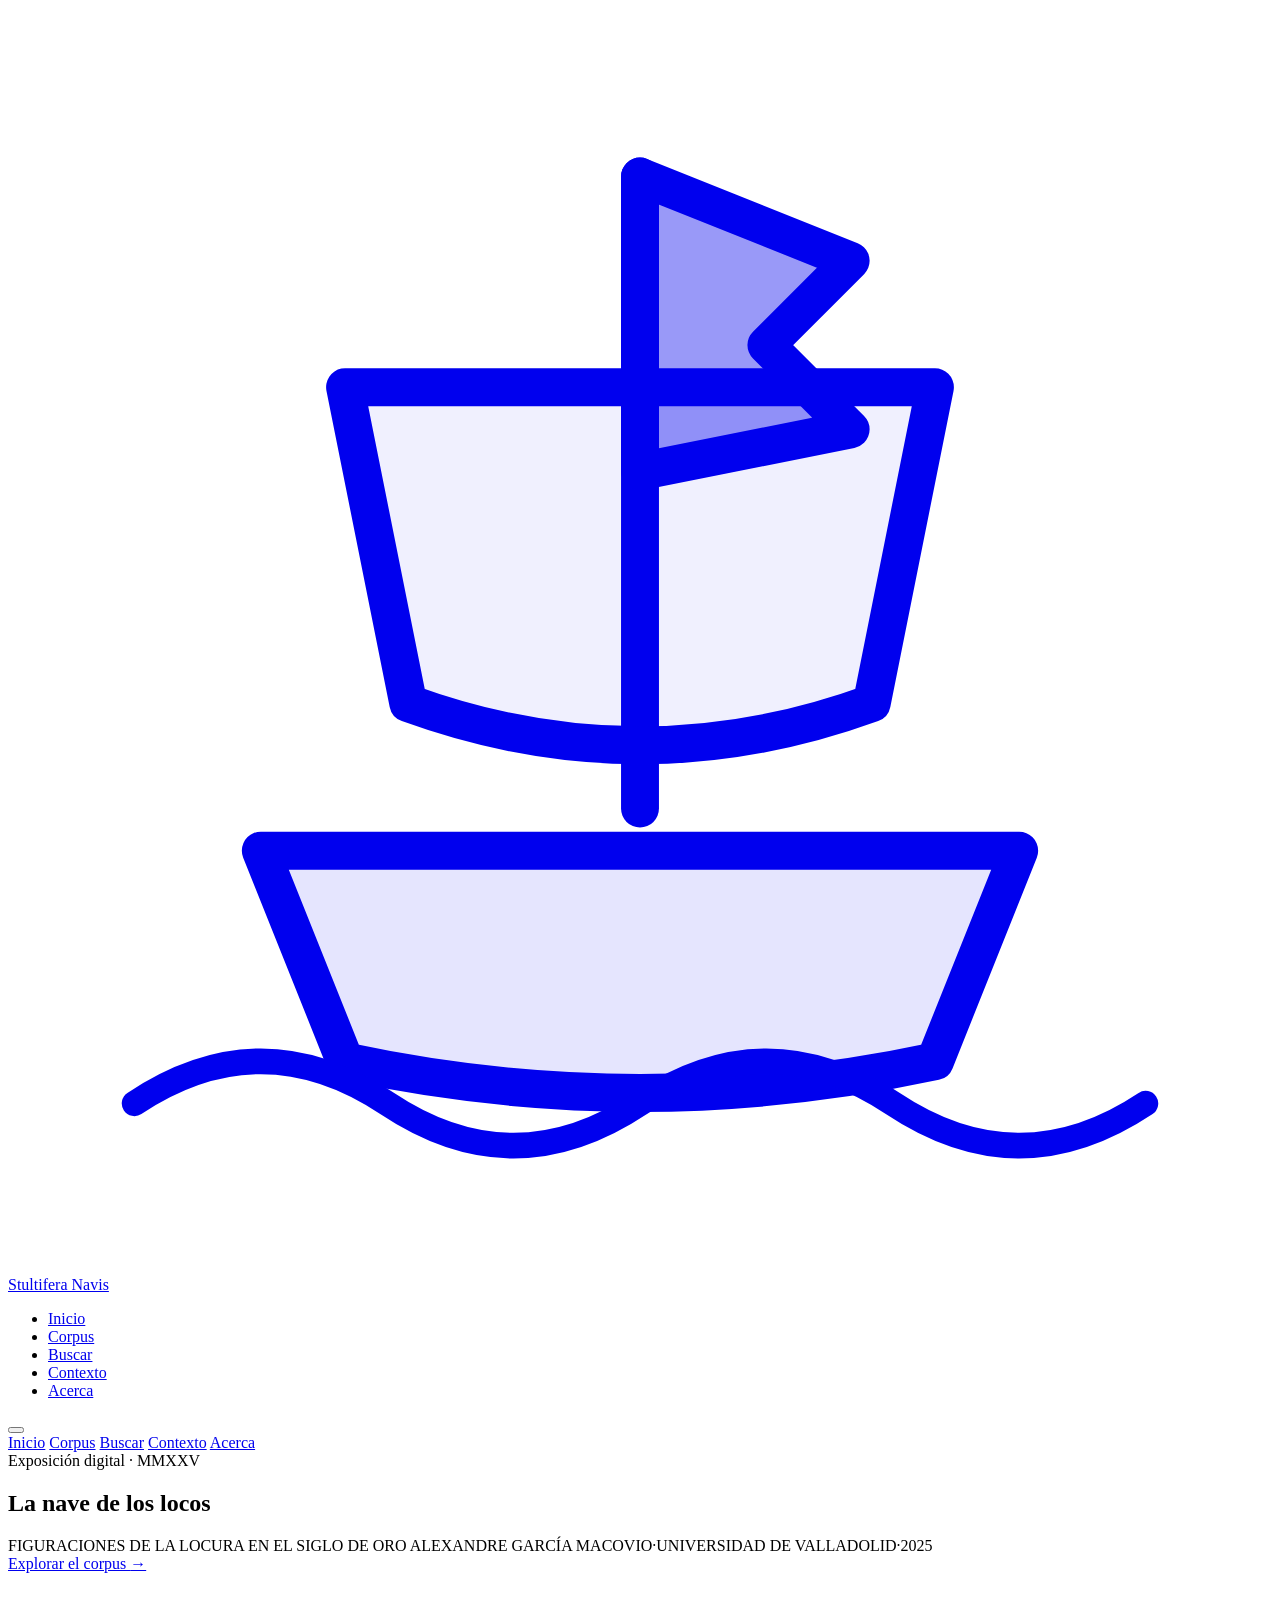
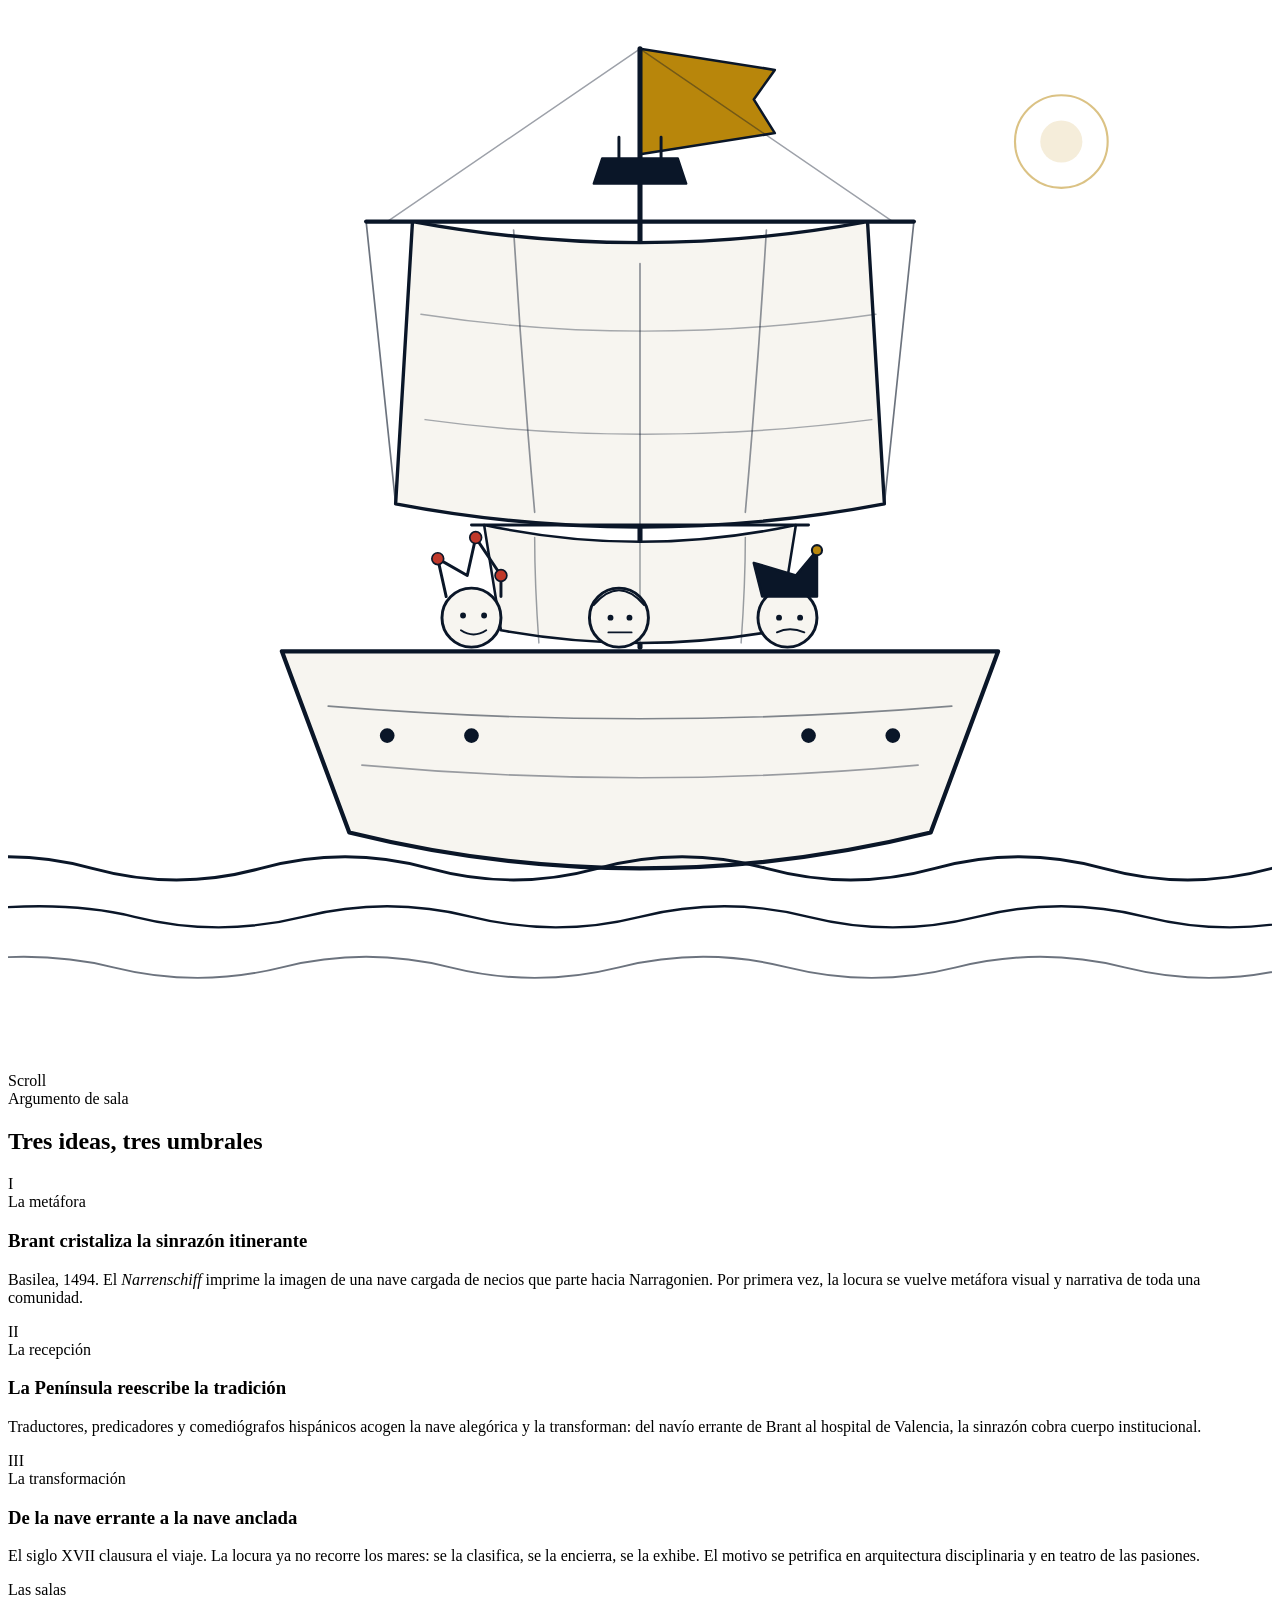
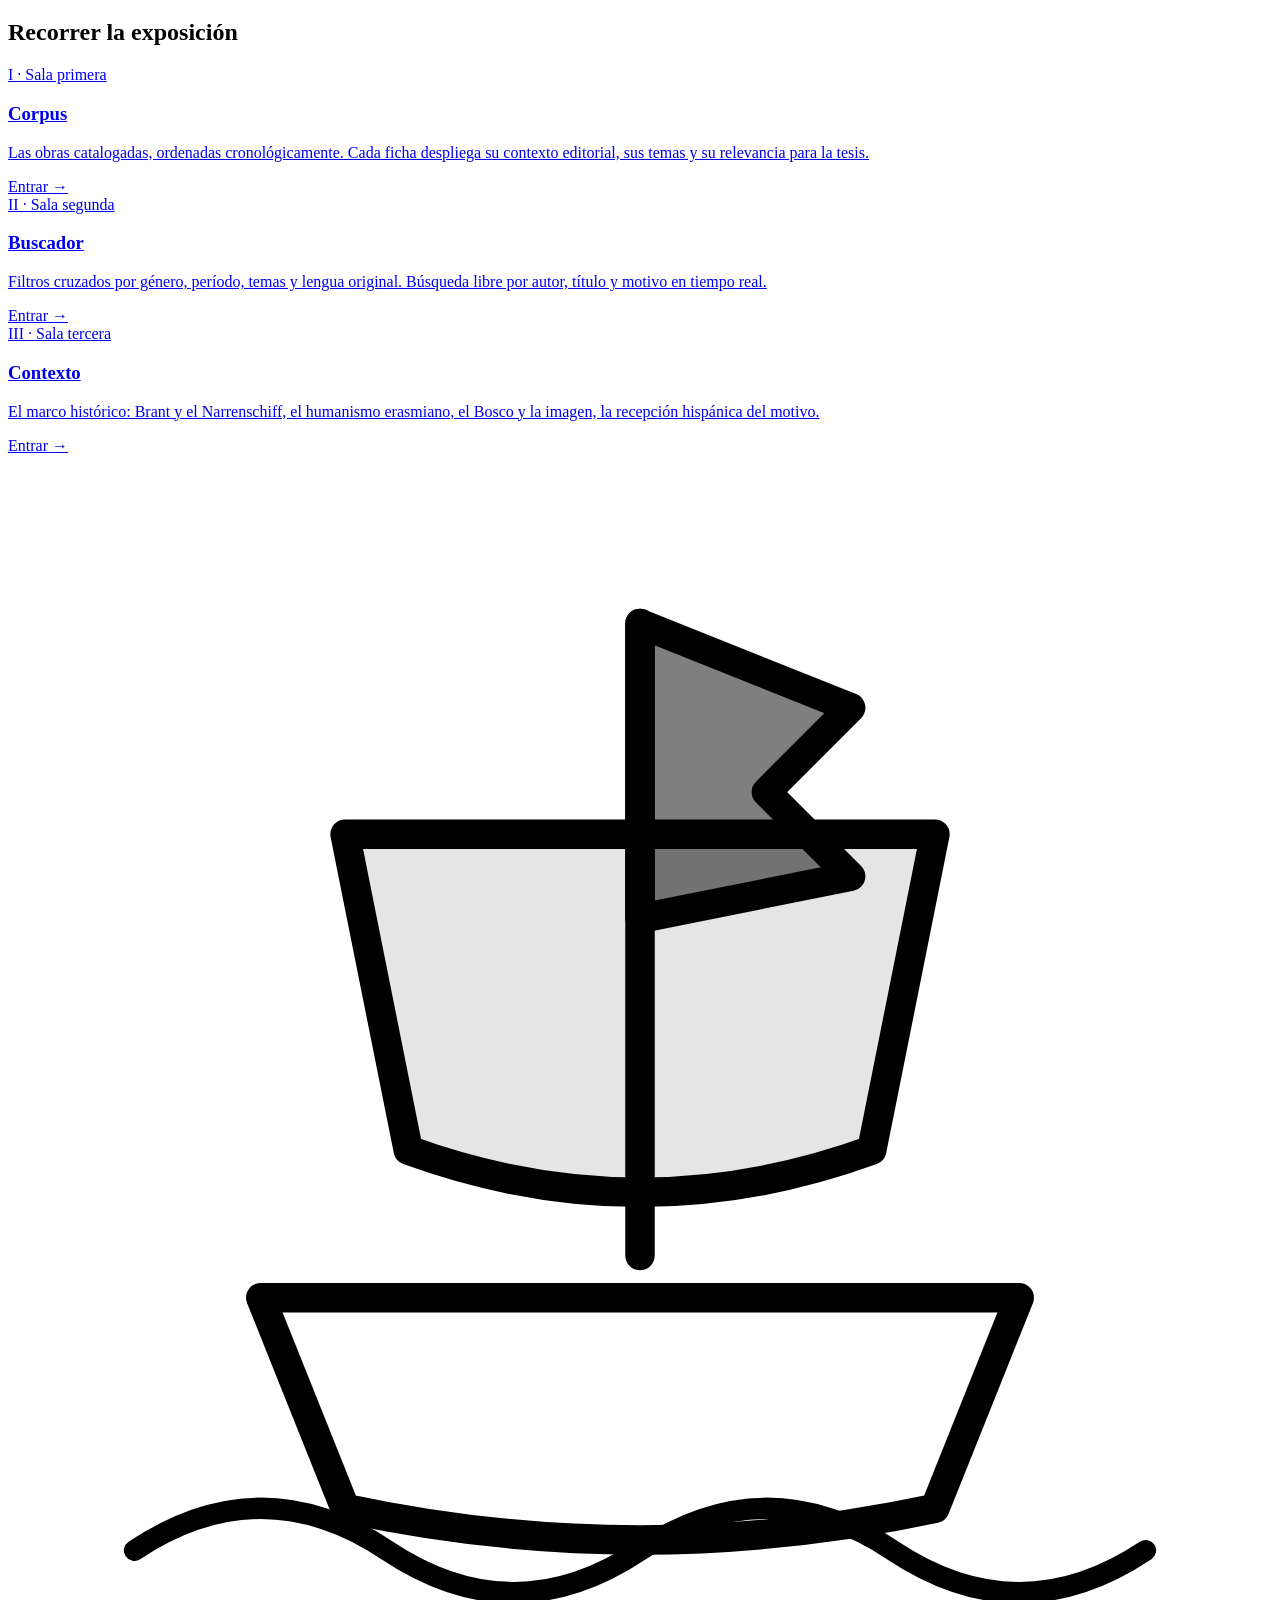
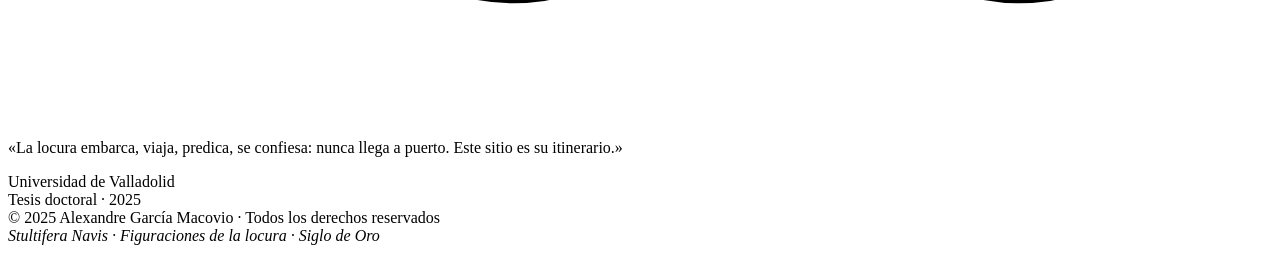
==== index.html @ c684e561 "Add files via upload" ====
<!DOCTYPE html>
<html lang="es">
<head>
  <meta charset="UTF-8">
  <meta name="viewport" content="width=device-width, initial-scale=1.0">
  <title>La nave de los locos · Figuraciones de la locura en el Siglo de Oro</title>
  <meta name="description" content="Exposición digital sobre la recepción hispánica del Narrenschiff y las figuraciones de la locura en el Siglo de Oro. Investigación de Alexandre García Macovio, Universidad de Valladolid.">

  <link rel="preconnect" href="https://fonts.googleapis.com">
  <link rel="preconnect" href="https://fonts.gstatic.com" crossorigin>
  <link href="https://fonts.googleapis.com/css2?family=Cormorant+Garamond:ital,wght@0,300;0,600;1,300;1,600&family=Libre+Baskerville:ital,wght@0,400;0,700;1,400&family=Inconsolata:wght@400;500&display=swap" rel="stylesheet">

  <link rel="stylesheet" href="css/estilos.css">
</head>
<body>

  <!-- ===== Nav ===== -->
  <nav class="navbar" aria-label="Navegación principal">
    <div class="navbar__contenido">
      <a class="navbar__marca" href="index.html" data-nav="index.html" aria-label="Volver a la portada">
        <svg class="navbar__marca-svg" viewBox="0 0 60 60" fill="none" stroke="currentColor" stroke-width="1.8" stroke-linecap="round" stroke-linejoin="round" aria-hidden="true">
          <line x1="30" y1="8" x2="30" y2="38"/>
          <path d="M 16 18 L 44 18 L 41 33 Q 30 37 19 33 Z" fill="currentColor" fill-opacity="0.06"/>
          <path d="M 30 8 L 40 12 L 36 16 L 40 20 L 30 22 Z" fill="currentColor" fill-opacity="0.4"/>
          <path d="M 12 40 L 48 40 L 44 50 Q 30 53 16 50 Z" fill="currentColor" fill-opacity="0.1"/>
          <path d="M 6 52 Q 12 48 18 52 T 30 52 T 42 52 T 54 52" stroke-width="1.2"/>
        </svg>
        <span class="navbar__marca-texto">Stultifera Navis</span>
      </a>

      <ul class="navbar__links">
        <li><a class="navbar__link" href="index.html" data-nav="index.html">Inicio</a></li>
        <li><a class="navbar__link" href="corpus.html" data-nav="corpus.html">Corpus</a></li>
        <li><a class="navbar__link" href="buscar.html" data-nav="buscar.html">Buscar</a></li>
        <li><a class="navbar__link" href="contexto.html" data-nav="contexto.html">Contexto</a></li>
        <li><a class="navbar__link" href="acerca.html" data-nav="acerca.html">Acerca</a></li>
      </ul>

      <button class="navbar__hamburguesa" aria-label="Abrir menú">
        <span></span><span></span><span></span>
      </button>
    </div>
  </nav>

  <div class="menu-movil" aria-hidden="true">
    <a class="menu-movil__link" href="index.html" data-nav="index.html">Inicio</a>
    <a class="menu-movil__link" href="corpus.html" data-nav="corpus.html">Corpus</a>
    <a class="menu-movil__link" href="buscar.html" data-nav="buscar.html">Buscar</a>
    <a class="menu-movil__link" href="contexto.html" data-nav="contexto.html">Contexto</a>
    <a class="menu-movil__link" href="acerca.html" data-nav="acerca.html">Acerca</a>
  </div>

  <main>

    <!-- ===== Hero ===== -->
    <section class="hero">
      <div class="hero__grid">
        <div class="hero__texto cortina-stagger">
          <div class="hero__etiqueta">Exposición digital · MMXXV</div>

          <h1 class="hero__titulo">
            <span class="hero__titulo-linea">La nave</span>
            <span class="hero__titulo-linea hero__titulo-linea--italica">de los locos</span>
          </h1>

          <div class="hero__metadatos">
            <span>FIGURACIONES DE LA LOCURA EN EL SIGLO DE ORO</span>
            <span>ALEXANDRE GARCÍA MACOVIO<span class="punto">·</span>UNIVERSIDAD DE VALLADOLID<span class="punto">·</span>2025</span>
          </div>

          <a class="boton-editorial" href="corpus.html">
            Explorar el corpus
            <span class="flecha">→</span>
          </a>
        </div>

        <div class="hero__nave cortina">
          <svg class="nave-svg" viewBox="0 0 600 520" xmlns="http://www.w3.org/2000/svg" aria-label="Ilustración de la Nave de los Locos">
            <g class="nave-cuerpo" fill="none" stroke="#0a1628" stroke-linecap="round" stroke-linejoin="round">

              <!-- Bandera -->
              <g class="bandera">
                <path d="M 300 36 L 364 46 L 354 60 L 364 76 L 300 86 Z" fill="#b8860b" stroke="#0a1628" stroke-width="1.2"/>
              </g>

              <!-- Mástil -->
              <line x1="300" y1="36" x2="300" y2="320" stroke-width="2.4"/>

              <!-- Cofa del vigía -->
              <path d="M 282 88 L 318 88 L 322 100 L 278 100 Z" fill="#0a1628" stroke="#0a1628" stroke-width="1"/>
              <path d="M 290 88 L 290 78 M 310 88 L 310 78" stroke-width="1.4"/>

              <!-- Verga superior -->
              <line x1="170" y1="118" x2="430" y2="118" stroke-width="2"/>

              <!-- Vela mayor -->
              <path d="M 192 118 Q 300 138 408 118 L 416 252 Q 300 274 184 252 Z"
                    fill="#f7f5f0" stroke="#0a1628" stroke-width="1.6"/>

              <!-- Líneas decorativas vela -->
              <path d="M 240 122 Q 244 188 250 256" stroke-width="0.8" opacity="0.45"/>
              <path d="M 300 138 L 300 268" stroke-width="0.8" opacity="0.45"/>
              <path d="M 360 122 Q 356 188 350 256" stroke-width="0.8" opacity="0.45"/>

              <!-- Costuras de la vela -->
              <path d="M 196 162 Q 300 178 412 162" stroke-width="0.7" opacity="0.35"/>
              <path d="M 198 212 Q 300 226 410 212" stroke-width="0.7" opacity="0.35"/>

              <!-- Cuerda de la vela -->
              <line x1="184" y1="252" x2="170" y2="118" stroke-width="0.8" opacity="0.6"/>
              <line x1="416" y1="252" x2="430" y2="118" stroke-width="0.8" opacity="0.6"/>

              <!-- Vela cuadra inferior -->
              <line x1="220" y1="262" x2="380" y2="262" stroke-width="1.4"/>
              <path d="M 226 262 Q 300 278 374 262 L 366 312 Q 300 324 234 312 Z"
                    fill="#f7f5f0" stroke="#0a1628" stroke-width="1.2"/>
              <path d="M 250 268 Q 250 290 252 318" stroke-width="0.7" opacity="0.4"/>
              <path d="M 300 268 L 300 322" stroke-width="0.7" opacity="0.4"/>
              <path d="M 350 268 Q 350 290 348 318" stroke-width="0.7" opacity="0.4"/>

              <!-- Casco -->
              <path d="M 130 322 L 470 322 L 438 408 Q 300 442 162 408 Z"
                    fill="#f7f5f0" stroke="#0a1628" stroke-width="2"/>

              <!-- Líneas de madera del casco -->
              <path d="M 152 348 Q 300 360 448 348" stroke-width="0.8" opacity="0.5"/>
              <path d="M 168 376 Q 300 388 432 376" stroke-width="0.8" opacity="0.4"/>

              <!-- Ojos de buey -->
              <circle cx="180" cy="362" r="3" fill="#0a1628"/>
              <circle cx="220" cy="362" r="3" fill="#0a1628"/>
              <circle cx="380" cy="362" r="3" fill="#0a1628"/>
              <circle cx="420" cy="362" r="3" fill="#0a1628"/>

              <!-- Locos asomando -->
              <!-- Loco 1: con gorro de cascabeles -->
              <g>
                <circle cx="220" cy="306" r="14" fill="#f7f5f0" stroke="#0a1628" stroke-width="1.4"/>
                <path d="M 208 296 L 204 278 L 218 286 L 222 268 L 234 286 L 234 296" stroke-width="1.4"/>
                <circle cx="204" cy="278" r="2.8" fill="#c0392b" stroke="#0a1628" stroke-width="0.8"/>
                <circle cx="222" cy="268" r="2.8" fill="#c0392b" stroke="#0a1628" stroke-width="0.8"/>
                <circle cx="234" cy="286" r="2.8" fill="#c0392b" stroke="#0a1628" stroke-width="0.8"/>
                <circle cx="216" cy="305" r="0.9" fill="#0a1628"/>
                <circle cx="226" cy="305" r="0.9" fill="#0a1628"/>
                <path d="M 215 312 Q 221 316 227 312" stroke-width="0.9"/>
              </g>

              <!-- Loco 2: cabeza calva -->
              <g>
                <circle cx="290" cy="306" r="14" fill="#f7f5f0" stroke="#0a1628" stroke-width="1.4"/>
                <path d="M 278 300 Q 290 286 302 300" stroke-width="1"/>
                <circle cx="286" cy="306" r="0.9" fill="#0a1628"/>
                <circle cx="295" cy="306" r="0.9" fill="#0a1628"/>
                <path d="M 285 313 L 296 313" stroke-width="0.9"/>
              </g>

              <!-- Loco 3: con gorro -->
              <g>
                <circle cx="370" cy="306" r="14" fill="#f7f5f0" stroke="#0a1628" stroke-width="1.4"/>
                <path d="M 358 296 L 354 280 L 374 286 L 384 274 L 384 296 Z" fill="#0a1628" stroke="#0a1628" stroke-width="1.2"/>
                <circle cx="384" cy="274" r="2.4" fill="#b8860b"/>
                <circle cx="366" cy="306" r="0.9" fill="#0a1628"/>
                <circle cx="376" cy="306" r="0.9" fill="#0a1628"/>
                <path d="M 365 313 Q 371 310 378 313" stroke-width="0.9"/>
              </g>

              <!-- Cordajes -->
              <line x1="300" y1="36" x2="180" y2="118" stroke-width="0.7" opacity="0.4"/>
              <line x1="300" y1="36" x2="420" y2="118" stroke-width="0.7" opacity="0.4"/>

            </g>

            <!-- Olas -->
            <g fill="none" stroke="#0a1628" stroke-linecap="round">
              <path class="ola ola-1" stroke-width="1.4"
                    d="M -40 425 Q 0 414 40 425 T 120 425 T 200 425 T 280 425 T 360 425 T 440 425 T 520 425 T 600 425 T 680 425"/>
              <path class="ola ola-2" stroke-width="1.1"
                    d="M -40 448 Q 20 438 60 448 T 140 448 T 220 448 T 300 448 T 380 448 T 460 448 T 540 448 T 620 448 T 700 448"/>
              <path class="ola ola-3" stroke-width="0.9" opacity="0.6"
                    d="M -40 472 Q 10 462 50 472 T 130 472 T 210 472 T 290 472 T 370 472 T 450 472 T 530 472 T 610 472"/>
            </g>

            <!-- Sol/luna decorativo -->
            <circle cx="500" cy="80" r="22" fill="none" stroke="#b8860b" stroke-width="1" opacity="0.5"/>
            <circle cx="500" cy="80" r="10" fill="#b8860b" opacity="0.15"/>
          </svg>
        </div>
      </div>

      <div class="scroll-indicador">
        <span>Scroll</span>
      </div>
    </section>

    <!-- ===== Tres ideas ===== -->
    <section class="seccion seccion--marfil">
      <div class="contenedor">
        <div class="titulo-seccion">
          <div class="titulo-seccion__etiqueta">Argumento de sala</div>
          <h2 class="titulo-seccion__texto">Tres ideas, tres umbrales</h2>
          <div class="titulo-seccion__linea"></div>
        </div>

        <div class="tres-ideas cortina-stagger">
          <article class="idea">
            <div class="idea__numero">I</div>
            <div class="idea__etiqueta">La metáfora</div>
            <h3 class="idea__titulo">Brant cristaliza la sinrazón itinerante</h3>
            <p class="idea__cuerpo">Basilea, 1494. El <em>Narrenschiff</em> imprime la imagen de una nave cargada de necios que parte hacia Narragonien. Por primera vez, la locura se vuelve metáfora visual y narrativa de toda una comunidad.</p>
          </article>

          <article class="idea">
            <div class="idea__numero">II</div>
            <div class="idea__etiqueta">La recepción</div>
            <h3 class="idea__titulo">La Península reescribe la tradición</h3>
            <p class="idea__cuerpo">Traductores, predicadores y comediógrafos hispánicos acogen la nave alegórica y la transforman: del navío errante de Brant al hospital de Valencia, la sinrazón cobra cuerpo institucional.</p>
          </article>

          <article class="idea">
            <div class="idea__numero">III</div>
            <div class="idea__etiqueta">La transformación</div>
            <h3 class="idea__titulo">De la nave errante a la nave anclada</h3>
            <p class="idea__cuerpo">El siglo XVII clausura el viaje. La locura ya no recorre los mares: se la clasifica, se la encierra, se la exhibe. El motivo se petrifica en arquitectura disciplinaria y en teatro de las pasiones.</p>
          </article>
        </div>
      </div>
    </section>

    <!-- ===== Acceso rápido ===== -->
    <section class="seccion">
      <div class="contenedor">
        <div class="titulo-seccion">
          <div class="titulo-seccion__etiqueta">Las salas</div>
          <h2 class="titulo-seccion__texto">Recorrer la exposición</h2>
          <div class="titulo-seccion__linea"></div>
        </div>

        <div class="acceso cortina-stagger">
          <a class="acceso__tarjeta" href="corpus.html">
            <div class="acceso__numero">I · Sala primera</div>
            <h3 class="acceso__titulo">Corpus</h3>
            <p class="acceso__cuerpo">Las obras catalogadas, ordenadas cronológicamente. Cada ficha despliega su contexto editorial, sus temas y su relevancia para la tesis.</p>
            <div class="acceso__flecha">Entrar <span>→</span></div>
          </a>

          <a class="acceso__tarjeta" href="buscar.html">
            <div class="acceso__numero">II · Sala segunda</div>
            <h3 class="acceso__titulo">Buscador</h3>
            <p class="acceso__cuerpo">Filtros cruzados por género, período, temas y lengua original. Búsqueda libre por autor, título y motivo en tiempo real.</p>
            <div class="acceso__flecha">Entrar <span>→</span></div>
          </a>

          <a class="acceso__tarjeta" href="contexto.html">
            <div class="acceso__numero">III · Sala tercera</div>
            <h3 class="acceso__titulo">Contexto</h3>
            <p class="acceso__cuerpo">El marco histórico: Brant y el Narrenschiff, el humanismo erasmiano, el Bosco y la imagen, la recepción hispánica del motivo.</p>
            <div class="acceso__flecha">Entrar <span>→</span></div>
          </a>
        </div>
      </div>
    </section>

  </main>

  <!-- ===== Footer ===== -->
  <footer class="footer">
    <div class="footer__contenido">
      <svg class="footer__nave" viewBox="0 0 60 60" fill="none" stroke="currentColor" stroke-width="1.4" stroke-linecap="round" stroke-linejoin="round" aria-hidden="true">
        <line x1="30" y1="8" x2="30" y2="38"/>
        <path d="M 30 8 L 40 12 L 36 16 L 40 20 L 30 22 Z" fill="currentColor" fill-opacity="0.5"/>
        <path d="M 16 18 L 44 18 L 41 33 Q 30 37 19 33 Z" fill="currentColor" fill-opacity="0.1"/>
        <path d="M 12 40 L 48 40 L 44 50 Q 30 53 16 50 Z"/>
        <path d="M 6 52 Q 12 48 18 52 T 30 52 T 42 52 T 54 52" stroke-width="1"/>
      </svg>
      <p class="footer__cita">«La locura embarca, viaja, predica, se confiesa: nunca llega a puerto. Este sitio es su itinerario.»</p>
      <div class="footer__meta">
        <div>Universidad de Valladolid</div>
        <div>Tesis doctoral · 2025</div>
      </div>
    </div>
    <div class="footer__inferior">
      <div class="footer__copy">© <span data-anio>2025</span> Alexandre García Macovio · Todos los derechos reservados</div>
      <div class="footer__latin"><em>Stultifera Navis · Figuraciones de la locura · Siglo de Oro</em></div>
    </div>
  </footer>

  <script src="js/navegacion.js"></script>
</body>
</html>
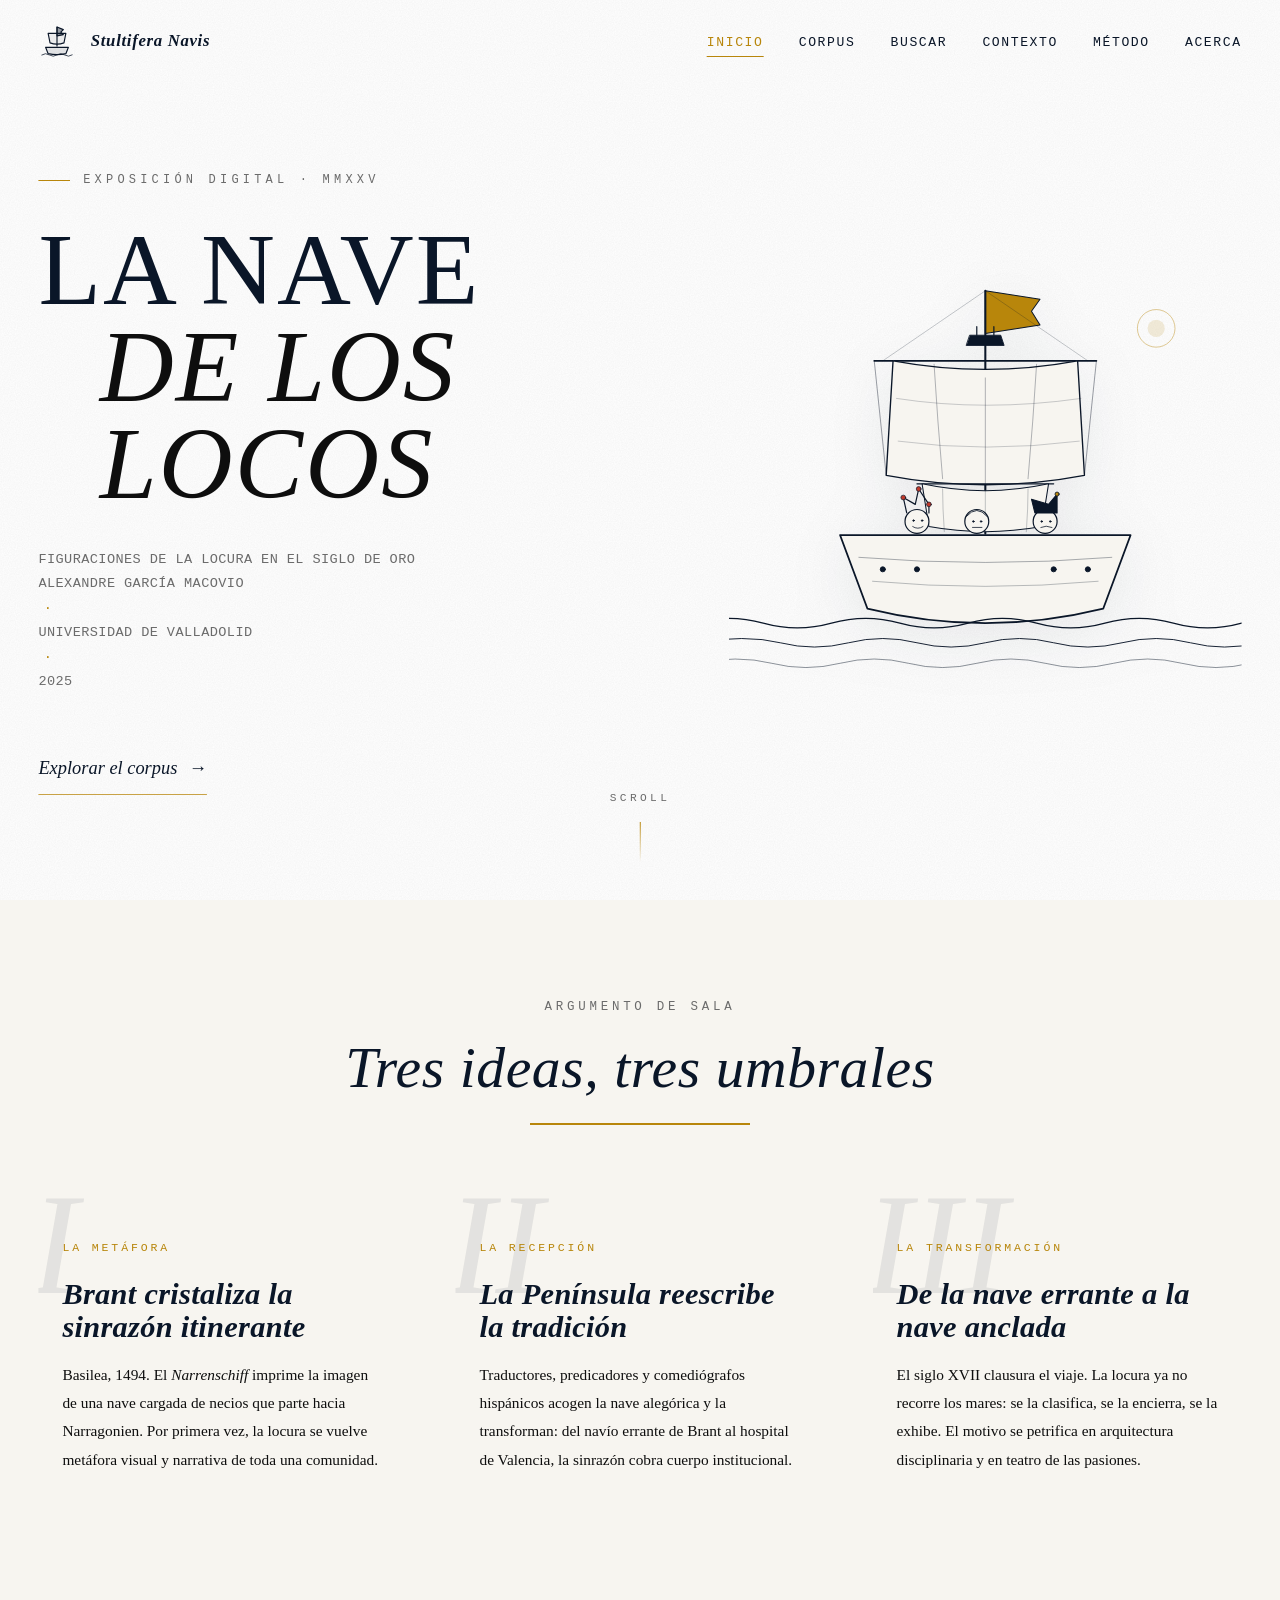
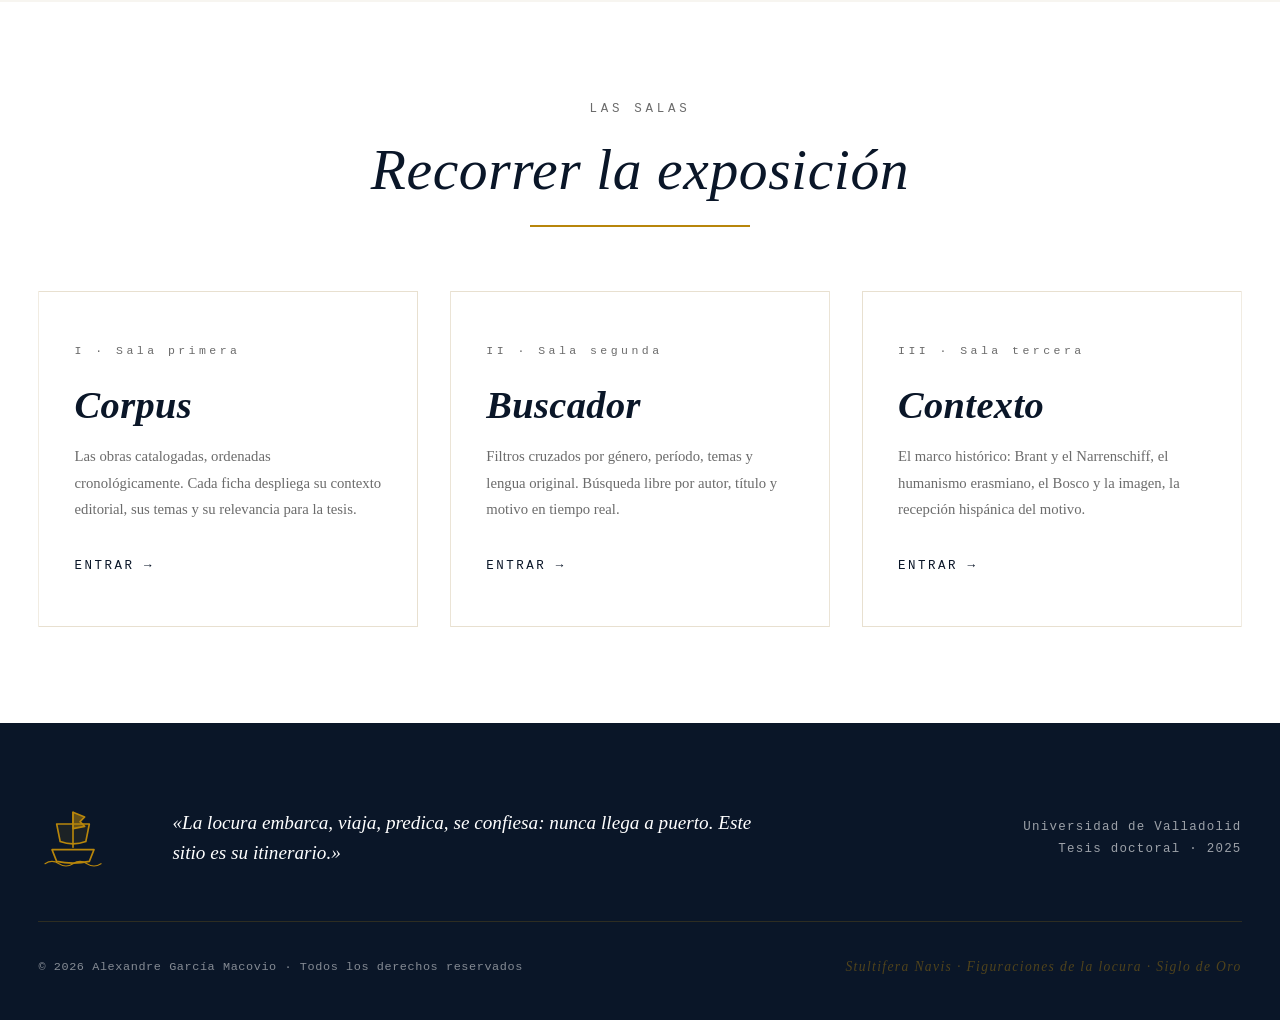
==== commit 4371fb5d: "Add files via upload" ====
--- a/index.html
+++ b/index.html
@@ -2,6 +2,8 @@
 <html lang="es">
 <head>
   <meta charset="UTF-8">
+  <link rel="icon" type="image/svg+xml" href="favicon.svg">
+  <link rel="alternate icon" href="favicon.svg">
   <meta name="viewport" content="width=device-width, initial-scale=1.0">
   <title>La nave de los locos · Figuraciones de la locura en el Siglo de Oro</title>
   <meta name="description" content="Exposición digital sobre la recepción hispánica del Narrenschiff y las figuraciones de la locura en el Siglo de Oro. Investigación de Alexandre García Macovio, Universidad de Valladolid.">
@@ -33,6 +35,7 @@
         <li><a class="navbar__link" href="corpus.html" data-nav="corpus.html">Corpus</a></li>
         <li><a class="navbar__link" href="buscar.html" data-nav="buscar.html">Buscar</a></li>
         <li><a class="navbar__link" href="contexto.html" data-nav="contexto.html">Contexto</a></li>
+        <li><a class="navbar__link" href="metodologia.html" data-nav="metodologia.html">Método</a></li>
         <li><a class="navbar__link" href="acerca.html" data-nav="acerca.html">Acerca</a></li>
       </ul>
 
@@ -47,6 +50,7 @@
     <a class="menu-movil__link" href="corpus.html" data-nav="corpus.html">Corpus</a>
     <a class="menu-movil__link" href="buscar.html" data-nav="buscar.html">Buscar</a>
     <a class="menu-movil__link" href="contexto.html" data-nav="contexto.html">Contexto</a>
+    <a class="menu-movil__link" href="metodologia.html" data-nav="metodologia.html">Método</a>
     <a class="menu-movil__link" href="acerca.html" data-nav="acerca.html">Acerca</a>
   </div>
 
--- a/css/estilos.css
+++ b/css/estilos.css
@@ -0,0 +1,1850 @@
+/* =====================================================================
+   LA NAVE DE LOS LOCOS · Hoja de estilo principal
+   Exposición digital sobre la locura en el Siglo de Oro
+   ===================================================================== */
+
+:root {
+  --blanco: #ffffff;
+  --marfil: #f7f5f0;
+  --tinta: #0e0e0e;
+  --abismo: #0a1628;
+  --oro: #b8860b;
+  --oro-claro: #d4a82e;
+  --gris-editorial: #6b6b6b;
+  --gris-borde: #e8e0d0;
+  --bermellon: #c0392b;
+
+  --serif-titular: "Cormorant Garamond", "Garamond", "Times New Roman", serif;
+  --serif-cuerpo: "Libre Baskerville", "Georgia", serif;
+  --mono: "Inconsolata", "Courier New", monospace;
+
+  --transicion-suave: 0.4s cubic-bezier(0.22, 1, 0.36, 1);
+  --transicion-rapida: 0.3s cubic-bezier(0.22, 1, 0.36, 1);
+  --max-ancho: 1280px;
+  --max-lectura: 720px;
+}
+
+/* ---------- Reset --------------------------------------------------- */
+*,
+*::before,
+*::after {
+  box-sizing: border-box;
+  margin: 0;
+  padding: 0;
+}
+
+html {
+  scroll-behavior: smooth;
+  -webkit-text-size-adjust: 100%;
+}
+
+body {
+  font-family: var(--serif-cuerpo);
+  font-size: 16px;
+  line-height: 1.9;
+  color: var(--tinta);
+  background-color: var(--blanco);
+  background-image: url("data:image/svg+xml;utf8,<svg xmlns='http://www.w3.org/2000/svg' width='220' height='220'><filter id='n'><feTurbulence type='fractalNoise' baseFrequency='0.85' numOctaves='2' stitchTiles='stitch'/><feColorMatrix values='0 0 0 0 0 0 0 0 0 0 0 0 0 0 0 0 0 0 0.045 0'/></filter><rect width='100%25' height='100%25' filter='url(%23n)'/></svg>");
+  background-attachment: fixed;
+  -webkit-font-smoothing: antialiased;
+  -moz-osx-font-smoothing: grayscale;
+  overflow-x: hidden;
+}
+
+img,
+svg {
+  display: block;
+  max-width: 100%;
+}
+
+a {
+  color: inherit;
+  text-decoration: none;
+}
+
+button {
+  font-family: inherit;
+  color: inherit;
+  background: none;
+  border: none;
+  cursor: pointer;
+}
+
+ul {
+  list-style: none;
+}
+
+::selection {
+  background: var(--abismo);
+  color: var(--oro-claro);
+}
+
+/* ---------- Tipografía base ---------------------------------------- */
+h1,
+h2,
+h3,
+h4 {
+  font-family: var(--serif-titular);
+  font-weight: 300;
+  letter-spacing: 0.01em;
+  line-height: 1.1;
+  color: var(--abismo);
+}
+
+h1 em,
+h2 em,
+h3 em {
+  font-style: italic;
+  font-weight: 300;
+}
+
+p {
+  max-width: var(--max-lectura);
+}
+
+/* Drop cap */
+.con-capital::first-letter {
+  font-family: var(--serif-titular);
+  font-weight: 600;
+  font-size: 5.4rem;
+  line-height: 0.85;
+  float: left;
+  padding: 0.4rem 0.9rem 0 0;
+  color: var(--abismo);
+}
+
+/* ---------- Animaciones reutilizables ------------------------------ */
+/* Cortina horizontal (clip-path) */
+.cortina {
+  clip-path: inset(0 100% 0 0);
+  opacity: 0;
+  transition: clip-path 0.8s ease-out, opacity 0.6s ease-out;
+}
+
+.cortina.visible {
+  clip-path: inset(0 0 0 0);
+  opacity: 1;
+}
+
+.cortina-stagger > * {
+  clip-path: inset(0 100% 0 0);
+  opacity: 0;
+  transition: clip-path 0.8s ease-out, opacity 0.6s ease-out;
+}
+
+.cortina-stagger.visible > * {
+  clip-path: inset(0 0 0 0);
+  opacity: 1;
+}
+
+.cortina-stagger.visible > *:nth-child(1) { transition-delay: 0s; }
+.cortina-stagger.visible > *:nth-child(2) { transition-delay: 0.15s; }
+.cortina-stagger.visible > *:nth-child(3) { transition-delay: 0.30s; }
+.cortina-stagger.visible > *:nth-child(4) { transition-delay: 0.45s; }
+.cortina-stagger.visible > *:nth-child(5) { transition-delay: 0.60s; }
+.cortina-stagger.visible > *:nth-child(6) { transition-delay: 0.75s; }
+
+/* Fade up para tarjetas */
+.fade-up {
+  opacity: 0;
+  transform: translateY(24px);
+  transition: opacity 0.7s ease-out, transform 0.7s ease-out;
+}
+
+.fade-up.visible {
+  opacity: 1;
+  transform: translateY(0);
+}
+
+/* ---------- Navbar -------------------------------------------------- */
+.navbar {
+  position: fixed;
+  top: 0;
+  left: 0;
+  right: 0;
+  z-index: 100;
+  padding: 1.4rem 2.4rem;
+  background: transparent;
+  transition: background var(--transicion-suave), padding var(--transicion-suave);
+}
+
+.navbar.solida {
+  background: var(--abismo);
+  padding: 0.9rem 2.4rem;
+  box-shadow: 0 4px 20px rgba(10, 22, 40, 0.12);
+}
+
+.navbar__contenido {
+  max-width: var(--max-ancho);
+  margin: 0 auto;
+  display: flex;
+  align-items: center;
+  justify-content: space-between;
+}
+
+.navbar__marca {
+  display: flex;
+  align-items: center;
+  gap: 0.9rem;
+  color: var(--abismo);
+  transition: color var(--transicion-suave);
+}
+
+.navbar.solida .navbar__marca {
+  color: var(--blanco);
+}
+
+.navbar__marca-svg {
+  width: 38px;
+  height: 38px;
+  flex-shrink: 0;
+}
+
+.navbar__marca-texto {
+  font-family: var(--serif-titular);
+  font-style: italic;
+  font-weight: 600;
+  font-size: 1.05rem;
+  letter-spacing: 0.04em;
+}
+
+.navbar__links {
+  display: flex;
+  gap: 2.2rem;
+  align-items: center;
+}
+
+.navbar__link {
+  font-family: var(--mono);
+  font-size: 0.82rem;
+  text-transform: uppercase;
+  letter-spacing: 0.12em;
+  color: var(--abismo);
+  position: relative;
+  padding: 0.4rem 0;
+  transition: color var(--transicion-suave);
+}
+
+.navbar.solida .navbar__link {
+  color: var(--blanco);
+}
+
+.navbar__link::after {
+  content: "";
+  position: absolute;
+  bottom: 0;
+  left: 50%;
+  transform: translateX(-50%);
+  width: 0;
+  height: 1px;
+  background: var(--oro);
+  transition: width var(--transicion-rapida);
+}
+
+.navbar__link:hover::after,
+.navbar__link.activo::after {
+  width: 100%;
+}
+
+.navbar__link.activo {
+  color: var(--oro);
+}
+
+.navbar.solida .navbar__link.activo {
+  color: var(--oro-claro);
+}
+
+/* Hamburguesa */
+.navbar__hamburguesa {
+  display: none;
+  width: 32px;
+  height: 22px;
+  position: relative;
+  z-index: 110;
+}
+
+.navbar__hamburguesa span {
+  display: block;
+  position: absolute;
+  left: 0;
+  width: 100%;
+  height: 1.5px;
+  background: var(--abismo);
+  transition: all var(--transicion-rapida);
+}
+
+.navbar.solida .navbar__hamburguesa span,
+.navbar.menu-abierto .navbar__hamburguesa span {
+  background: var(--blanco);
+}
+
+.navbar__hamburguesa span:nth-child(1) { top: 0; }
+.navbar__hamburguesa span:nth-child(2) { top: 50%; transform: translateY(-50%); }
+.navbar__hamburguesa span:nth-child(3) { bottom: 0; }
+
+.navbar.menu-abierto .navbar__hamburguesa span:nth-child(1) {
+  top: 50%;
+  transform: translateY(-50%) rotate(45deg);
+}
+
+.navbar.menu-abierto .navbar__hamburguesa span:nth-child(2) {
+  opacity: 0;
+}
+
+.navbar.menu-abierto .navbar__hamburguesa span:nth-child(3) {
+  bottom: 50%;
+  transform: translateY(50%) rotate(-45deg);
+}
+
+/* Menú móvil pantalla completa */
+.menu-movil {
+  position: fixed;
+  inset: 0;
+  background: var(--abismo);
+  z-index: 105;
+  display: flex;
+  align-items: center;
+  justify-content: center;
+  flex-direction: column;
+  gap: 1.5rem;
+  opacity: 0;
+  pointer-events: none;
+  transition: opacity var(--transicion-suave);
+}
+
+.menu-movil.abierto {
+  opacity: 1;
+  pointer-events: auto;
+}
+
+.menu-movil__link {
+  font-family: var(--serif-titular);
+  font-style: italic;
+  font-weight: 300;
+  font-size: 3rem;
+  color: var(--blanco);
+  transition: color var(--transicion-rapida);
+}
+
+.menu-movil__link:hover,
+.menu-movil__link.activo {
+  color: var(--oro-claro);
+}
+
+/* ---------- Layout general ----------------------------------------- */
+main {
+  min-height: 100vh;
+}
+
+.contenedor {
+  max-width: var(--max-ancho);
+  margin: 0 auto;
+  padding: 0 2.4rem;
+}
+
+.seccion {
+  padding: 6rem 0;
+}
+
+.seccion--marfil {
+  background: var(--marfil);
+}
+
+/* Título de sección con línea dorada */
+.titulo-seccion {
+  display: flex;
+  flex-direction: column;
+  align-items: center;
+  text-align: center;
+  margin-bottom: 4rem;
+}
+
+.titulo-seccion__etiqueta {
+  font-family: var(--mono);
+  font-size: 0.78rem;
+  text-transform: uppercase;
+  letter-spacing: 0.3em;
+  color: var(--gris-editorial);
+  margin-bottom: 1rem;
+}
+
+.titulo-seccion__texto {
+  font-family: var(--serif-titular);
+  font-weight: 300;
+  font-size: clamp(2.4rem, 5vw, 3.6rem);
+  font-style: italic;
+  margin-bottom: 1.5rem;
+}
+
+.titulo-seccion__linea {
+  width: 0;
+  height: 1.5px;
+  background: var(--oro);
+  transition: width 1.2s cubic-bezier(0.22, 1, 0.36, 1);
+  max-width: 220px;
+}
+
+.titulo-seccion.visible .titulo-seccion__linea {
+  width: 100%;
+}
+
+/* ---------- Hero (portada) ----------------------------------------- */
+.hero {
+  position: relative;
+  min-height: 100vh;
+  display: flex;
+  align-items: center;
+  padding: 8rem 2.4rem 4rem;
+  overflow: hidden;
+}
+
+.hero__grid {
+  max-width: var(--max-ancho);
+  margin: 0 auto;
+  width: 100%;
+  display: grid;
+  grid-template-columns: 1.1fr 0.9fr;
+  gap: 4rem;
+  align-items: center;
+}
+
+.hero__texto {
+  position: relative;
+  z-index: 2;
+}
+
+.hero__etiqueta {
+  font-family: var(--mono);
+  font-size: 0.75rem;
+  text-transform: uppercase;
+  letter-spacing: 0.35em;
+  color: var(--gris-editorial);
+  margin-bottom: 1.8rem;
+  display: flex;
+  align-items: center;
+  gap: 0.8rem;
+}
+
+.hero__etiqueta::before {
+  content: "";
+  width: 32px;
+  height: 1px;
+  background: var(--oro);
+}
+
+.hero__titulo {
+  font-family: var(--serif-titular);
+  font-weight: 300;
+  font-size: clamp(3rem, 8vw, 7.6rem);
+  line-height: 0.95;
+  letter-spacing: 0.02em;
+  text-transform: uppercase;
+  color: var(--abismo);
+  margin-bottom: 2.2rem;
+}
+
+.hero__titulo-linea {
+  display: block;
+}
+
+.hero__titulo-linea--italica {
+  font-style: italic;
+  font-weight: 300;
+  color: var(--tinta);
+  padding-left: 0.6em;
+}
+
+.hero__metadatos {
+  font-family: var(--mono);
+  font-size: 0.85rem;
+  color: var(--gris-editorial);
+  line-height: 1.8;
+  margin-bottom: 3rem;
+  letter-spacing: 0.03em;
+}
+
+.hero__metadatos span {
+  display: block;
+}
+
+.hero__metadatos .punto {
+  color: var(--oro);
+  margin: 0 0.4em;
+}
+
+/* Botón editorial */
+.boton-editorial {
+  display: inline-flex;
+  align-items: center;
+  gap: 0.7rem;
+  font-family: var(--serif-titular);
+  font-style: italic;
+  font-weight: 400;
+  font-size: 1.15rem;
+  color: var(--abismo);
+  padding: 0.5rem 0;
+  border-bottom: 1px solid var(--oro);
+  position: relative;
+  transition: color var(--transicion-rapida);
+}
+
+.boton-editorial::after {
+  content: "";
+  position: absolute;
+  bottom: -1px;
+  left: 0;
+  width: 100%;
+  height: 1px;
+  background: var(--abismo);
+  transform: scaleX(0);
+  transform-origin: left;
+  transition: transform var(--transicion-suave);
+}
+
+.boton-editorial:hover::after {
+  transform: scaleX(1);
+}
+
+.boton-editorial .flecha {
+  transition: transform var(--transicion-rapida);
+}
+
+.boton-editorial:hover .flecha {
+  transform: translateX(6px);
+}
+
+/* SVG de la nave */
+.hero__nave {
+  position: relative;
+  width: 100%;
+  display: flex;
+  justify-content: center;
+  align-items: center;
+}
+
+.nave-svg {
+  width: 100%;
+  max-width: 520px;
+  height: auto;
+  filter: drop-shadow(0 12px 30px rgba(10, 22, 40, 0.08));
+}
+
+.nave-svg .nave-cuerpo {
+  transform-origin: 50% 70%;
+  animation: balanceo 4s ease-in-out infinite;
+}
+
+@keyframes balanceo {
+  0%, 100% { transform: translateY(0) rotate(0deg); }
+  25% { transform: translateY(-6px) rotate(-2.2deg); }
+  75% { transform: translateY(-2px) rotate(2.2deg); }
+}
+
+.nave-svg .ola {
+  animation: ola-fluye 6s linear infinite;
+}
+
+.nave-svg .ola-2 { animation-duration: 8s; animation-direction: reverse; }
+.nave-svg .ola-3 { animation-duration: 10s; }
+
+@keyframes ola-fluye {
+  0% { transform: translateX(-20px); }
+  100% { transform: translateX(20px); }
+}
+
+.nave-svg .bandera {
+  transform-origin: 0 0;
+  animation: bandera-ondea 2.4s ease-in-out infinite;
+}
+
+@keyframes bandera-ondea {
+  0%, 100% { transform: skewX(0deg); }
+  50% { transform: skewX(-8deg); }
+}
+
+/* Indicador de scroll */
+.scroll-indicador {
+  position: absolute;
+  bottom: 2.4rem;
+  left: 50%;
+  transform: translateX(-50%);
+  font-family: var(--mono);
+  font-size: 0.7rem;
+  letter-spacing: 0.3em;
+  text-transform: uppercase;
+  color: var(--gris-editorial);
+  display: flex;
+  flex-direction: column;
+  align-items: center;
+  gap: 0.8rem;
+  animation: scroll-pulso 2.4s ease-in-out infinite;
+}
+
+.scroll-indicador::after {
+  content: "";
+  width: 1px;
+  height: 40px;
+  background: linear-gradient(to bottom, var(--oro), transparent);
+}
+
+@keyframes scroll-pulso {
+  0%, 100% { opacity: 0.5; transform: translate(-50%, 0); }
+  50% { opacity: 1; transform: translate(-50%, 6px); }
+}
+
+/* ---------- Sección "Tres ideas" ----------------------------------- */
+.tres-ideas {
+  display: grid;
+  grid-template-columns: repeat(3, 1fr);
+  gap: 3rem;
+}
+
+.idea {
+  position: relative;
+  padding: 3rem 1.5rem 2rem;
+  text-align: left;
+  overflow: hidden;
+}
+
+.idea__numero {
+  position: absolute;
+  top: -1rem;
+  left: -0.5rem;
+  font-family: var(--serif-titular);
+  font-weight: 300;
+  font-style: italic;
+  font-size: 9rem;
+  color: var(--abismo);
+  opacity: 0.08;
+  line-height: 1;
+  user-select: none;
+  pointer-events: none;
+}
+
+.idea__etiqueta {
+  font-family: var(--mono);
+  font-size: 0.72rem;
+  text-transform: uppercase;
+  letter-spacing: 0.25em;
+  color: var(--oro);
+  margin-bottom: 1.2rem;
+  position: relative;
+  z-index: 2;
+}
+
+.idea__titulo {
+  font-family: var(--serif-titular);
+  font-style: italic;
+  font-weight: 600;
+  font-size: 1.9rem;
+  color: var(--abismo);
+  margin-bottom: 1rem;
+  position: relative;
+  z-index: 2;
+}
+
+.idea__cuerpo {
+  font-family: var(--serif-cuerpo);
+  font-size: 0.96rem;
+  line-height: 1.85;
+  color: var(--tinta);
+  position: relative;
+  z-index: 2;
+}
+
+/* ---------- Tarjetas de acceso ------------------------------------- */
+.acceso {
+  display: grid;
+  grid-template-columns: repeat(3, 1fr);
+  gap: 2rem;
+}
+
+.acceso__tarjeta {
+  position: relative;
+  padding: 3rem 2.2rem;
+  background: var(--blanco);
+  border: 1px solid var(--gris-borde);
+  text-align: left;
+  transition: transform var(--transicion-rapida), box-shadow var(--transicion-rapida), border-color var(--transicion-rapida);
+  display: flex;
+  flex-direction: column;
+  min-height: 320px;
+  overflow: hidden;
+}
+
+.acceso__tarjeta::before {
+  content: "";
+  position: absolute;
+  top: 0;
+  left: 0;
+  bottom: 0;
+  width: 3px;
+  background: var(--oro);
+  transform: scaleY(0);
+  transform-origin: top;
+  transition: transform var(--transicion-suave);
+}
+
+.acceso__tarjeta:hover {
+  transform: translateY(-6px);
+  box-shadow: 0 20px 60px rgba(10, 22, 40, 0.18);
+  border-color: var(--blanco);
+}
+
+.acceso__tarjeta:hover::before {
+  transform: scaleY(1);
+}
+
+.acceso__numero {
+  font-family: var(--mono);
+  font-size: 0.72rem;
+  letter-spacing: 0.3em;
+  color: var(--gris-editorial);
+  margin-bottom: 1.5rem;
+}
+
+.acceso__titulo {
+  font-family: var(--serif-titular);
+  font-style: italic;
+  font-weight: 600;
+  font-size: 2.4rem;
+  color: var(--abismo);
+  line-height: 1;
+  margin-bottom: 1.2rem;
+}
+
+.acceso__cuerpo {
+  font-family: var(--serif-cuerpo);
+  font-size: 0.92rem;
+  line-height: 1.8;
+  color: var(--gris-editorial);
+  flex-grow: 1;
+  margin-bottom: 2rem;
+}
+
+.acceso__flecha {
+  font-family: var(--mono);
+  font-size: 0.78rem;
+  letter-spacing: 0.2em;
+  text-transform: uppercase;
+  color: var(--abismo);
+  display: flex;
+  align-items: center;
+  gap: 0.6rem;
+  transition: color var(--transicion-rapida);
+}
+
+.acceso__tarjeta:hover .acceso__flecha {
+  color: var(--oro);
+}
+
+.acceso__flecha span {
+  transition: transform var(--transicion-rapida);
+}
+
+.acceso__tarjeta:hover .acceso__flecha span {
+  transform: translateX(6px);
+}
+
+/* ---------- Cabecera de página interna ----------------------------- */
+.cabecera-pagina {
+  padding: 10rem 2.4rem 4rem;
+  text-align: center;
+  background: var(--marfil);
+  position: relative;
+}
+
+.cabecera-pagina__etiqueta {
+  font-family: var(--mono);
+  font-size: 0.78rem;
+  letter-spacing: 0.35em;
+  text-transform: uppercase;
+  color: var(--gris-editorial);
+  margin-bottom: 1.4rem;
+}
+
+.cabecera-pagina__titulo {
+  font-family: var(--serif-titular);
+  font-weight: 300;
+  font-size: clamp(3.4rem, 7vw, 6rem);
+  letter-spacing: 0.05em;
+  color: var(--abismo);
+  text-transform: uppercase;
+  margin-bottom: 2rem;
+}
+
+.cabecera-pagina__separador {
+  width: 60%;
+  max-width: 480px;
+  height: 1px;
+  background: var(--abismo);
+  margin: 0 auto 2rem;
+}
+
+.cabecera-pagina__meta {
+  font-family: var(--mono);
+  font-size: 0.92rem;
+  color: var(--gris-editorial);
+  letter-spacing: 0.05em;
+}
+
+.cabecera-pagina__meta strong {
+  color: var(--bermellon);
+  font-weight: 400;
+}
+
+/* ---------- Barra de filtros sticky -------------------------------- */
+.barra-filtros {
+  position: sticky;
+  top: 70px;
+  z-index: 50;
+  background: var(--blanco);
+  border-bottom: 1px solid var(--gris-borde);
+  padding: 1.2rem 2.4rem;
+  backdrop-filter: blur(8px);
+}
+
+.barra-filtros__contenido {
+  max-width: var(--max-ancho);
+  margin: 0 auto;
+  display: flex;
+  flex-wrap: wrap;
+  gap: 0.6rem;
+  align-items: center;
+}
+
+.barra-filtros__etiqueta {
+  font-family: var(--mono);
+  font-size: 0.7rem;
+  letter-spacing: 0.3em;
+  text-transform: uppercase;
+  color: var(--gris-editorial);
+  margin-right: 0.8rem;
+}
+
+.pildora {
+  font-family: var(--mono);
+  font-size: 0.78rem;
+  letter-spacing: 0.04em;
+  padding: 0.45rem 0.95rem;
+  border: 1px solid var(--gris-borde);
+  background: var(--blanco);
+  color: var(--tinta);
+  border-radius: 2px;
+  cursor: pointer;
+  transition: all var(--transicion-rapida);
+  text-transform: uppercase;
+}
+
+.pildora:hover {
+  border-color: var(--abismo);
+}
+
+.pildora.activa {
+  background: var(--abismo);
+  color: var(--blanco);
+  border-color: var(--abismo);
+}
+
+/* ---------- Grid del corpus ---------------------------------------- */
+.corpus-seccion {
+  padding: 4rem 2.4rem 8rem;
+}
+
+.corpus-grid {
+  max-width: var(--max-ancho);
+  margin: 0 auto;
+  display: grid;
+  grid-template-columns: repeat(3, 1fr);
+  gap: 2rem;
+}
+
+/* Tarjeta de obra */
+.obra {
+  background: var(--blanco);
+  border: 1px solid var(--gris-borde);
+  padding: 2rem 1.8rem 1.8rem;
+  cursor: pointer;
+  transition: transform var(--transicion-rapida), box-shadow var(--transicion-rapida), border-color var(--transicion-rapida);
+  position: relative;
+  display: flex;
+  flex-direction: column;
+}
+
+.obra:hover {
+  transform: translateY(-6px);
+  box-shadow: 0 20px 60px rgba(10, 22, 40, 0.18);
+  border-color: var(--blanco);
+}
+
+.obra.expandida {
+  grid-column: 1 / -1;
+  cursor: default;
+}
+
+.obra.expandida:hover {
+  transform: none;
+}
+
+.obra__cabecera {
+  display: flex;
+  justify-content: space-between;
+  align-items: flex-start;
+  margin-bottom: 1rem;
+  gap: 1rem;
+}
+
+.obra__autor {
+  font-family: var(--mono);
+  font-size: 0.78rem;
+  text-transform: uppercase;
+  letter-spacing: 0.12em;
+  color: var(--gris-editorial);
+}
+
+.obra__fecha {
+  font-family: var(--mono);
+  font-size: 0.85rem;
+  color: var(--oro);
+  letter-spacing: 0.06em;
+  flex-shrink: 0;
+}
+
+.obra__titulo {
+  font-family: var(--serif-titular);
+  font-style: italic;
+  font-weight: 600;
+  font-size: 1.45rem;
+  line-height: 1.2;
+  color: var(--abismo);
+  margin-bottom: 1.2rem;
+}
+
+.obra__linea {
+  width: 36px;
+  height: 1px;
+  background: var(--oro);
+  margin-bottom: 1.2rem;
+}
+
+.obra__genero {
+  align-self: flex-start;
+  font-family: var(--mono);
+  font-size: 0.7rem;
+  letter-spacing: 0.12em;
+  text-transform: uppercase;
+  padding: 0.3rem 0.7rem;
+  border: 1px solid var(--gris-borde);
+  border-radius: 2px;
+  color: var(--gris-editorial);
+  margin-bottom: 1.2rem;
+}
+
+.obra__resumen {
+  font-family: var(--serif-cuerpo);
+  font-size: 0.88rem;
+  line-height: 1.75;
+  color: var(--gris-editorial);
+  display: -webkit-box;
+  -webkit-line-clamp: 2;
+  line-clamp: 2;
+  -webkit-box-orient: vertical;
+  overflow: hidden;
+  flex-grow: 1;
+}
+
+.obra.expandida .obra__resumen {
+  display: block;
+  -webkit-line-clamp: unset;
+  color: var(--tinta);
+  font-size: 1rem;
+  margin-bottom: 2rem;
+}
+
+/* Ficha expandida */
+.obra__expansion {
+  max-height: 0;
+  overflow: hidden;
+  transition: max-height 0.6s cubic-bezier(0.22, 1, 0.36, 1);
+}
+
+.obra.expandida .obra__expansion {
+  max-height: 2000px;
+}
+
+.obra__expansion-contenido {
+  opacity: 0;
+  transition: opacity 0.5s ease-out 0.2s;
+  padding-top: 2rem;
+  border-top: 1px solid var(--gris-borde);
+  margin-top: 1.5rem;
+}
+
+.obra.expandida .obra__expansion-contenido {
+  opacity: 1;
+}
+
+.ficha-datos {
+  display: grid;
+  grid-template-columns: repeat(auto-fit, minmax(240px, 1fr));
+  gap: 1.5rem 2.5rem;
+  margin-bottom: 2.5rem;
+}
+
+.ficha-dato {
+  border-top: 1px solid var(--gris-borde);
+  padding-top: 0.8rem;
+}
+
+.ficha-dato__etiqueta {
+  font-family: var(--mono);
+  font-size: 0.68rem;
+  text-transform: uppercase;
+  letter-spacing: 0.2em;
+  color: var(--oro);
+  margin-bottom: 0.4rem;
+}
+
+.ficha-dato__valor {
+  font-family: var(--serif-cuerpo);
+  font-size: 0.95rem;
+  color: var(--tinta);
+  line-height: 1.6;
+}
+
+.ficha-temas {
+  display: flex;
+  flex-wrap: wrap;
+  gap: 0.4rem;
+}
+
+.ficha-tema {
+  font-family: var(--mono);
+  font-size: 0.72rem;
+  padding: 0.25rem 0.6rem;
+  background: var(--marfil);
+  color: var(--gris-editorial);
+  border-radius: 2px;
+  letter-spacing: 0.04em;
+}
+
+.ficha-relevancia {
+  background: var(--marfil);
+  padding: 2rem 2.2rem;
+  border-left: 3px solid var(--oro);
+  margin-bottom: 2rem;
+}
+
+.ficha-relevancia__etiqueta {
+  font-family: var(--mono);
+  font-size: 0.7rem;
+  letter-spacing: 0.25em;
+  text-transform: uppercase;
+  color: var(--abismo);
+  margin-bottom: 0.8rem;
+}
+
+.ficha-relevancia__cuerpo {
+  font-family: var(--serif-titular);
+  font-style: italic;
+  font-weight: 400;
+  font-size: 1.2rem;
+  line-height: 1.6;
+  color: var(--tinta);
+}
+
+.ficha-cierre {
+  display: flex;
+  align-items: center;
+  justify-content: center;
+  gap: 1.2rem;
+  margin-top: 2.5rem;
+  color: var(--oro);
+}
+
+.ficha-cierre::before,
+.ficha-cierre::after {
+  content: "";
+  flex: 1;
+  max-width: 180px;
+  height: 1px;
+  background: var(--gris-borde);
+}
+
+.ficha-cierre__diamante {
+  font-size: 0.9rem;
+  color: var(--oro);
+}
+
+.ficha-cerrar {
+  position: absolute;
+  top: 1.2rem;
+  right: 1.4rem;
+  font-family: var(--mono);
+  font-size: 0.7rem;
+  letter-spacing: 0.2em;
+  text-transform: uppercase;
+  color: var(--gris-editorial);
+  padding: 0.4rem 0.8rem;
+  border: 1px solid var(--gris-borde);
+  transition: all var(--transicion-rapida);
+}
+
+.ficha-cerrar:hover {
+  background: var(--abismo);
+  color: var(--blanco);
+  border-color: var(--abismo);
+}
+
+.obra:not(.expandida) .ficha-cerrar {
+  display: none;
+}
+
+/* ---------- Buscador ----------------------------------------------- */
+.buscador {
+  max-width: var(--max-ancho);
+  margin: 0 auto;
+  padding: 4rem 2.4rem 8rem;
+  display: grid;
+  grid-template-columns: 280px 1fr;
+  gap: 4rem;
+}
+
+.buscador__panel {
+  position: sticky;
+  top: 100px;
+  align-self: start;
+  max-height: calc(100vh - 120px);
+  overflow-y: auto;
+  padding-right: 1rem;
+}
+
+.buscador__panel::-webkit-scrollbar {
+  width: 4px;
+}
+
+.buscador__panel::-webkit-scrollbar-thumb {
+  background: var(--oro);
+}
+
+.buscador__seccion {
+  border-bottom: 1px solid var(--gris-borde);
+  padding: 1.2rem 0;
+}
+
+.buscador__seccion-toggle {
+  width: 100%;
+  display: flex;
+  justify-content: space-between;
+  align-items: center;
+  font-family: var(--mono);
+  font-size: 0.78rem;
+  letter-spacing: 0.2em;
+  text-transform: uppercase;
+  color: var(--abismo);
+  padding: 0.3rem 0;
+}
+
+.buscador__seccion-toggle::after {
+  content: "+";
+  font-size: 1.2rem;
+  color: var(--oro);
+  transition: transform var(--transicion-rapida);
+}
+
+.buscador__seccion.abierto .buscador__seccion-toggle::after {
+  transform: rotate(45deg);
+}
+
+.buscador__seccion-cuerpo {
+  max-height: 0;
+  overflow: hidden;
+  transition: max-height 0.4s ease-out;
+}
+
+.buscador__seccion.abierto .buscador__seccion-cuerpo {
+  max-height: 600px;
+  padding-top: 1rem;
+}
+
+/* Checkbox custom */
+.check {
+  display: flex;
+  align-items: center;
+  gap: 0.7rem;
+  padding: 0.4rem 0;
+  font-family: var(--serif-cuerpo);
+  font-size: 0.88rem;
+  color: var(--tinta);
+  cursor: pointer;
+  transition: color var(--transicion-rapida);
+}
+
+.check:hover {
+  color: var(--oro);
+}
+
+.check input {
+  position: absolute;
+  opacity: 0;
+  pointer-events: none;
+}
+
+.check__caja {
+  width: 14px;
+  height: 14px;
+  border: 1px solid var(--abismo);
+  display: flex;
+  align-items: center;
+  justify-content: center;
+  flex-shrink: 0;
+  position: relative;
+  transition: all var(--transicion-rapida);
+}
+
+.check__caja::after {
+  content: "\00d7";
+  position: absolute;
+  font-family: var(--mono);
+  font-size: 14px;
+  line-height: 1;
+  color: var(--oro);
+  transform: scale(0);
+  transition: transform var(--transicion-rapida);
+}
+
+.check input:checked ~ .check__caja::after {
+  transform: scale(1);
+}
+
+.check input:checked ~ .check__caja {
+  border-color: var(--oro);
+}
+
+/* Búsqueda libre */
+.buscador__busqueda {
+  margin-bottom: 3rem;
+  padding-bottom: 2rem;
+  border-bottom: 1px solid var(--gris-borde);
+}
+
+.buscador__input {
+  width: 100%;
+  padding: 0.8rem 0;
+  background: transparent;
+  border: none;
+  border-bottom: 1px solid var(--abismo);
+  font-family: var(--serif-titular);
+  font-style: italic;
+  font-weight: 400;
+  font-size: 1.4rem;
+  color: var(--abismo);
+  outline: none;
+  transition: border-color var(--transicion-rapida);
+}
+
+.buscador__input:focus {
+  border-color: var(--oro);
+}
+
+.buscador__input::placeholder {
+  color: var(--gris-editorial);
+  font-style: italic;
+}
+
+.buscador__contador {
+  font-family: var(--mono);
+  font-size: 0.8rem;
+  color: var(--gris-editorial);
+  letter-spacing: 0.1em;
+  margin-top: 0.8rem;
+}
+
+.buscador__contador strong {
+  color: var(--oro);
+  font-weight: 400;
+}
+
+.buscador__resultados {
+  display: grid;
+  grid-template-columns: 1fr;
+  gap: 0;
+}
+
+.buscador__vacio {
+  text-align: center;
+  padding: 4rem 0;
+  font-family: var(--serif-titular);
+  font-style: italic;
+  font-size: 1.3rem;
+  color: var(--gris-editorial);
+}
+
+/* Resultado del buscador */
+.resultado {
+  display: grid;
+  grid-template-columns: 80px 1fr auto;
+  gap: 2rem;
+  padding: 1.6rem 0;
+  border-bottom: 1px solid var(--gris-borde);
+  align-items: start;
+  opacity: 0;
+  transform: translateY(10px);
+  animation: fade-in-up 0.5s ease-out forwards;
+}
+
+@keyframes fade-in-up {
+  to { opacity: 1; transform: translateY(0); }
+}
+
+.resultado__fecha {
+  font-family: var(--mono);
+  font-size: 0.9rem;
+  color: var(--oro);
+  padding-top: 0.3rem;
+}
+
+.resultado__autor {
+  font-family: var(--mono);
+  font-size: 0.74rem;
+  text-transform: uppercase;
+  letter-spacing: 0.12em;
+  color: var(--gris-editorial);
+  margin-bottom: 0.4rem;
+}
+
+.resultado__titulo {
+  font-family: var(--serif-titular);
+  font-style: italic;
+  font-weight: 600;
+  font-size: 1.35rem;
+  color: var(--abismo);
+  margin-bottom: 0.5rem;
+}
+
+.resultado__resumen {
+  font-family: var(--serif-cuerpo);
+  font-size: 0.88rem;
+  color: var(--gris-editorial);
+  line-height: 1.7;
+  max-width: 600px;
+}
+
+.resultado__genero {
+  font-family: var(--mono);
+  font-size: 0.7rem;
+  letter-spacing: 0.1em;
+  text-transform: uppercase;
+  padding: 0.25rem 0.6rem;
+  border: 1px solid var(--gris-borde);
+  color: var(--gris-editorial);
+  white-space: nowrap;
+  border-radius: 2px;
+}
+
+/* ---------- Contexto histórico (página) ---------------------------- */
+.contexto-bloque {
+  padding: 6rem 2.4rem;
+}
+
+.contexto-bloque__contenido {
+  max-width: 1100px;
+  margin: 0 auto;
+  display: grid;
+  grid-template-columns: 1fr 1fr;
+  gap: 5rem;
+  align-items: center;
+}
+
+.contexto-bloque--invertido .contexto-bloque__texto {
+  order: 2;
+}
+
+.contexto-bloque__numero {
+  font-family: var(--mono);
+  font-size: 0.78rem;
+  letter-spacing: 0.3em;
+  text-transform: uppercase;
+  color: var(--oro);
+  margin-bottom: 1rem;
+}
+
+.contexto-bloque__titulo {
+  font-family: var(--serif-titular);
+  font-weight: 300;
+  font-style: italic;
+  font-size: clamp(2.2rem, 4vw, 3.2rem);
+  color: var(--abismo);
+  line-height: 1.05;
+  margin-bottom: 2rem;
+}
+
+.contexto-bloque__cuerpo {
+  font-family: var(--serif-cuerpo);
+  font-size: 1.02rem;
+  line-height: 1.95;
+  color: var(--tinta);
+  margin-bottom: 1.5rem;
+}
+
+.contexto-bloque__ilustracion {
+  width: 100%;
+  max-width: 460px;
+  margin: 0 auto;
+}
+
+.contexto-bloque__ilustracion svg {
+  width: 100%;
+  height: auto;
+}
+
+/* Cita destacada */
+.cita-destacada {
+  padding: 6rem 2.4rem;
+  background: var(--marfil);
+}
+
+.cita-destacada__contenido {
+  max-width: 880px;
+  margin: 0 auto;
+  padding-left: 3rem;
+  border-left: 3px solid var(--oro);
+}
+
+.cita-destacada__texto {
+  font-family: var(--serif-titular);
+  font-style: italic;
+  font-weight: 300;
+  font-size: clamp(1.5rem, 2.6vw, 2rem);
+  line-height: 1.45;
+  color: var(--abismo);
+  margin-bottom: 1.5rem;
+}
+
+.cita-destacada__atribucion {
+  font-family: var(--mono);
+  font-size: 0.85rem;
+  letter-spacing: 0.1em;
+  text-transform: uppercase;
+  color: var(--gris-editorial);
+}
+
+/* Timeline horizontal */
+.timeline {
+  padding: 6rem 2.4rem;
+}
+
+.timeline__pista {
+  position: relative;
+  max-width: var(--max-ancho);
+  margin: 4rem auto 0;
+}
+
+.timeline__linea {
+  position: absolute;
+  top: 50%;
+  left: 0;
+  right: 0;
+  height: 1px;
+  background: var(--gris-borde);
+  transform: translateY(-50%);
+}
+
+.timeline__linea::after {
+  content: "";
+  position: absolute;
+  top: 0;
+  left: 0;
+  height: 100%;
+  width: 0;
+  background: var(--oro);
+  transition: width 2s ease-out;
+}
+
+.timeline.visible .timeline__linea::after {
+  width: 100%;
+}
+
+.timeline__hitos {
+  display: grid;
+  grid-template-columns: repeat(4, 1fr);
+  gap: 1rem;
+  position: relative;
+}
+
+.hito {
+  display: flex;
+  flex-direction: column;
+  align-items: center;
+  text-align: center;
+  padding: 0 1rem;
+}
+
+.hito__nodo {
+  width: 14px;
+  height: 14px;
+  background: var(--blanco);
+  border: 2px solid var(--oro);
+  border-radius: 50%;
+  margin: 0 auto 2.2rem;
+  position: relative;
+  z-index: 2;
+  transition: transform var(--transicion-rapida), background var(--transicion-rapida);
+}
+
+.hito:hover .hito__nodo {
+  background: var(--oro);
+  transform: scale(1.3);
+}
+
+.hito__fecha {
+  font-family: var(--mono);
+  font-size: 0.95rem;
+  color: var(--oro);
+  letter-spacing: 0.12em;
+  margin-bottom: 0.6rem;
+}
+
+.hito__cuerpo {
+  font-family: var(--serif-cuerpo);
+  font-size: 0.85rem;
+  line-height: 1.6;
+  color: var(--gris-editorial);
+}
+
+/* ---------- Acerca / Dossier --------------------------------------- */
+.dossier {
+  max-width: 980px;
+  margin: 0 auto;
+  padding: 4rem 2.4rem 8rem;
+}
+
+.fichas-academicas {
+  display: grid;
+  grid-template-columns: repeat(2, 1fr);
+  gap: 1.5rem;
+  margin-bottom: 5rem;
+}
+
+.ficha-academica {
+  background: var(--marfil);
+  border-top: 2px solid var(--oro);
+  padding: 1.8rem 1.6rem;
+}
+
+.ficha-academica__etiqueta {
+  font-family: var(--mono);
+  font-size: 0.72rem;
+  letter-spacing: 0.22em;
+  text-transform: uppercase;
+  color: var(--gris-editorial);
+  margin-bottom: 0.6rem;
+}
+
+.ficha-academica__valor {
+  font-family: var(--serif-cuerpo);
+  font-size: 1rem;
+  line-height: 1.55;
+  color: var(--tinta);
+}
+
+.ficha-academica__valor em {
+  font-style: italic;
+}
+
+.resumen-tesis {
+  margin-bottom: 5rem;
+}
+
+.resumen-tesis__titulo {
+  font-family: var(--serif-titular);
+  font-style: italic;
+  font-weight: 300;
+  font-size: clamp(2rem, 3.6vw, 2.8rem);
+  color: var(--abismo);
+  margin-bottom: 2.5rem;
+}
+
+.resumen-tesis__cuerpo p {
+  font-family: var(--serif-cuerpo);
+  font-size: 1.05rem;
+  line-height: 1.95;
+  margin-bottom: 1.4rem;
+  max-width: 720px;
+}
+
+.placa-institucional {
+  background: var(--abismo);
+  color: var(--blanco);
+  padding: 4rem 3rem;
+  text-align: center;
+  position: relative;
+}
+
+.placa-institucional::before,
+.placa-institucional::after {
+  content: "";
+  position: absolute;
+  width: 36px;
+  height: 36px;
+  border: 1px solid var(--oro);
+}
+
+.placa-institucional::before {
+  top: 1.2rem;
+  left: 1.2rem;
+  border-right: none;
+  border-bottom: none;
+}
+
+.placa-institucional::after {
+  bottom: 1.2rem;
+  right: 1.2rem;
+  border-left: none;
+  border-top: none;
+}
+
+.placa-institucional__etiqueta {
+  font-family: var(--mono);
+  font-size: 0.75rem;
+  letter-spacing: 0.3em;
+  text-transform: uppercase;
+  color: var(--oro);
+  margin-bottom: 1.5rem;
+}
+
+.placa-institucional__cita {
+  font-family: var(--serif-titular);
+  font-style: italic;
+  font-weight: 300;
+  font-size: clamp(1.3rem, 2.2vw, 1.7rem);
+  line-height: 1.65;
+  max-width: 720px;
+  margin: 0 auto;
+}
+
+/* ---------- Footer ------------------------------------------------- */
+.footer {
+  background: var(--abismo);
+  color: var(--blanco);
+  padding: 5rem 2.4rem 2.5rem;
+}
+
+.footer__contenido {
+  max-width: var(--max-ancho);
+  margin: 0 auto;
+  display: grid;
+  grid-template-columns: auto 1fr auto;
+  gap: 4rem;
+  align-items: center;
+  padding-bottom: 3rem;
+  border-bottom: 1px solid rgba(184, 134, 11, 0.2);
+}
+
+.footer__nave {
+  width: 70px;
+  height: 70px;
+  color: var(--oro);
+}
+
+.footer__cita {
+  font-family: var(--serif-titular);
+  font-style: italic;
+  font-weight: 300;
+  font-size: 1.2rem;
+  line-height: 1.6;
+  color: var(--blanco);
+  max-width: 600px;
+}
+
+.footer__meta {
+  font-family: var(--mono);
+  font-size: 0.78rem;
+  letter-spacing: 0.1em;
+  color: rgba(255, 255, 255, 0.6);
+  text-align: right;
+  line-height: 1.8;
+}
+
+.footer__inferior {
+  max-width: var(--max-ancho);
+  margin: 2rem auto 0;
+  display: flex;
+  justify-content: space-between;
+  align-items: center;
+  gap: 2rem;
+  flex-wrap: wrap;
+}
+
+.footer__copy {
+  font-family: var(--mono);
+  font-size: 0.74rem;
+  color: rgba(255, 255, 255, 0.5);
+  letter-spacing: 0.05em;
+}
+
+.footer__latin {
+  font-family: var(--serif-titular);
+  font-style: italic;
+  font-size: 0.85rem;
+  color: rgba(184, 134, 11, 0.4);
+  letter-spacing: 0.1em;
+}
+
+/* ---------- Responsive --------------------------------------------- */
+@media (max-width: 1024px) {
+  .hero__grid {
+    grid-template-columns: 1fr;
+    gap: 3rem;
+  }
+  .hero__nave {
+    order: -1;
+  }
+  .nave-svg {
+    max-width: 360px;
+  }
+  .tres-ideas,
+  .acceso {
+    grid-template-columns: 1fr;
+    gap: 2rem;
+  }
+  .corpus-grid {
+    grid-template-columns: repeat(2, 1fr);
+  }
+  .buscador {
+    grid-template-columns: 1fr;
+    gap: 2rem;
+  }
+  .buscador__panel {
+    position: static;
+    max-height: none;
+  }
+  .contexto-bloque__contenido {
+    grid-template-columns: 1fr;
+    gap: 3rem;
+  }
+  .contexto-bloque--invertido .contexto-bloque__texto {
+    order: 0;
+  }
+  .timeline__hitos {
+    grid-template-columns: repeat(2, 1fr);
+    gap: 2rem;
+  }
+  .timeline__linea {
+    display: none;
+  }
+  .fichas-academicas {
+    grid-template-columns: 1fr;
+  }
+  .footer__contenido {
+    grid-template-columns: 1fr;
+    gap: 2rem;
+    text-align: center;
+  }
+  .footer__meta {
+    text-align: center;
+  }
+  .footer__nave {
+    margin: 0 auto;
+  }
+}
+
+@media (max-width: 768px) {
+  .navbar__links {
+    display: none;
+  }
+  .navbar__hamburguesa {
+    display: block;
+  }
+  .seccion {
+    padding: 4rem 0;
+  }
+  .contenedor {
+    padding: 0 1.4rem;
+  }
+  .hero {
+    padding: 7rem 1.4rem 4rem;
+  }
+  .hero__titulo {
+    font-size: clamp(2.8rem, 12vw, 5rem);
+  }
+  .corpus-grid {
+    grid-template-columns: 1fr;
+  }
+  .barra-filtros {
+    padding: 1rem 1.4rem;
+    top: 60px;
+  }
+  .corpus-seccion,
+  .buscador,
+  .dossier {
+    padding-left: 1.4rem;
+    padding-right: 1.4rem;
+  }
+  .cabecera-pagina {
+    padding: 8rem 1.4rem 3rem;
+  }
+  .resultado {
+    grid-template-columns: 1fr;
+    gap: 0.6rem;
+  }
+  .resultado__genero {
+    justify-self: start;
+  }
+  .ficha-datos {
+    grid-template-columns: 1fr;
+  }
+  .placa-institucional {
+    padding: 3rem 1.6rem;
+  }
+  .contexto-bloque,
+  .cita-destacada,
+  .timeline {
+    padding-left: 1.4rem;
+    padding-right: 1.4rem;
+  }
+  .cita-destacada__contenido {
+    padding-left: 1.5rem;
+  }
+  .timeline__hitos {
+    grid-template-columns: 1fr;
+  }
+}
+
+/* ---------- Utilidades --------------------------------------------- */
+.solo-lector {
+  position: absolute;
+  width: 1px;
+  height: 1px;
+  padding: 0;
+  margin: -1px;
+  overflow: hidden;
+  clip: rect(0, 0, 0, 0);
+  border: 0;
+}
+
+.spinner {
+  display: inline-block;
+  width: 28px;
+  height: 28px;
+  border: 1.5px solid var(--gris-borde);
+  border-top-color: var(--oro);
+  border-radius: 50%;
+  animation: gira 0.8s linear infinite;
+}
+
+@keyframes gira {
+  to { transform: rotate(360deg); }
+}
+
+.cargando {
+  display: flex;
+  align-items: center;
+  justify-content: center;
+  padding: 4rem 0;
+  gap: 1rem;
+  color: var(--gris-editorial);
+  font-family: var(--mono);
+  font-size: 0.85rem;
+  letter-spacing: 0.1em;
+}
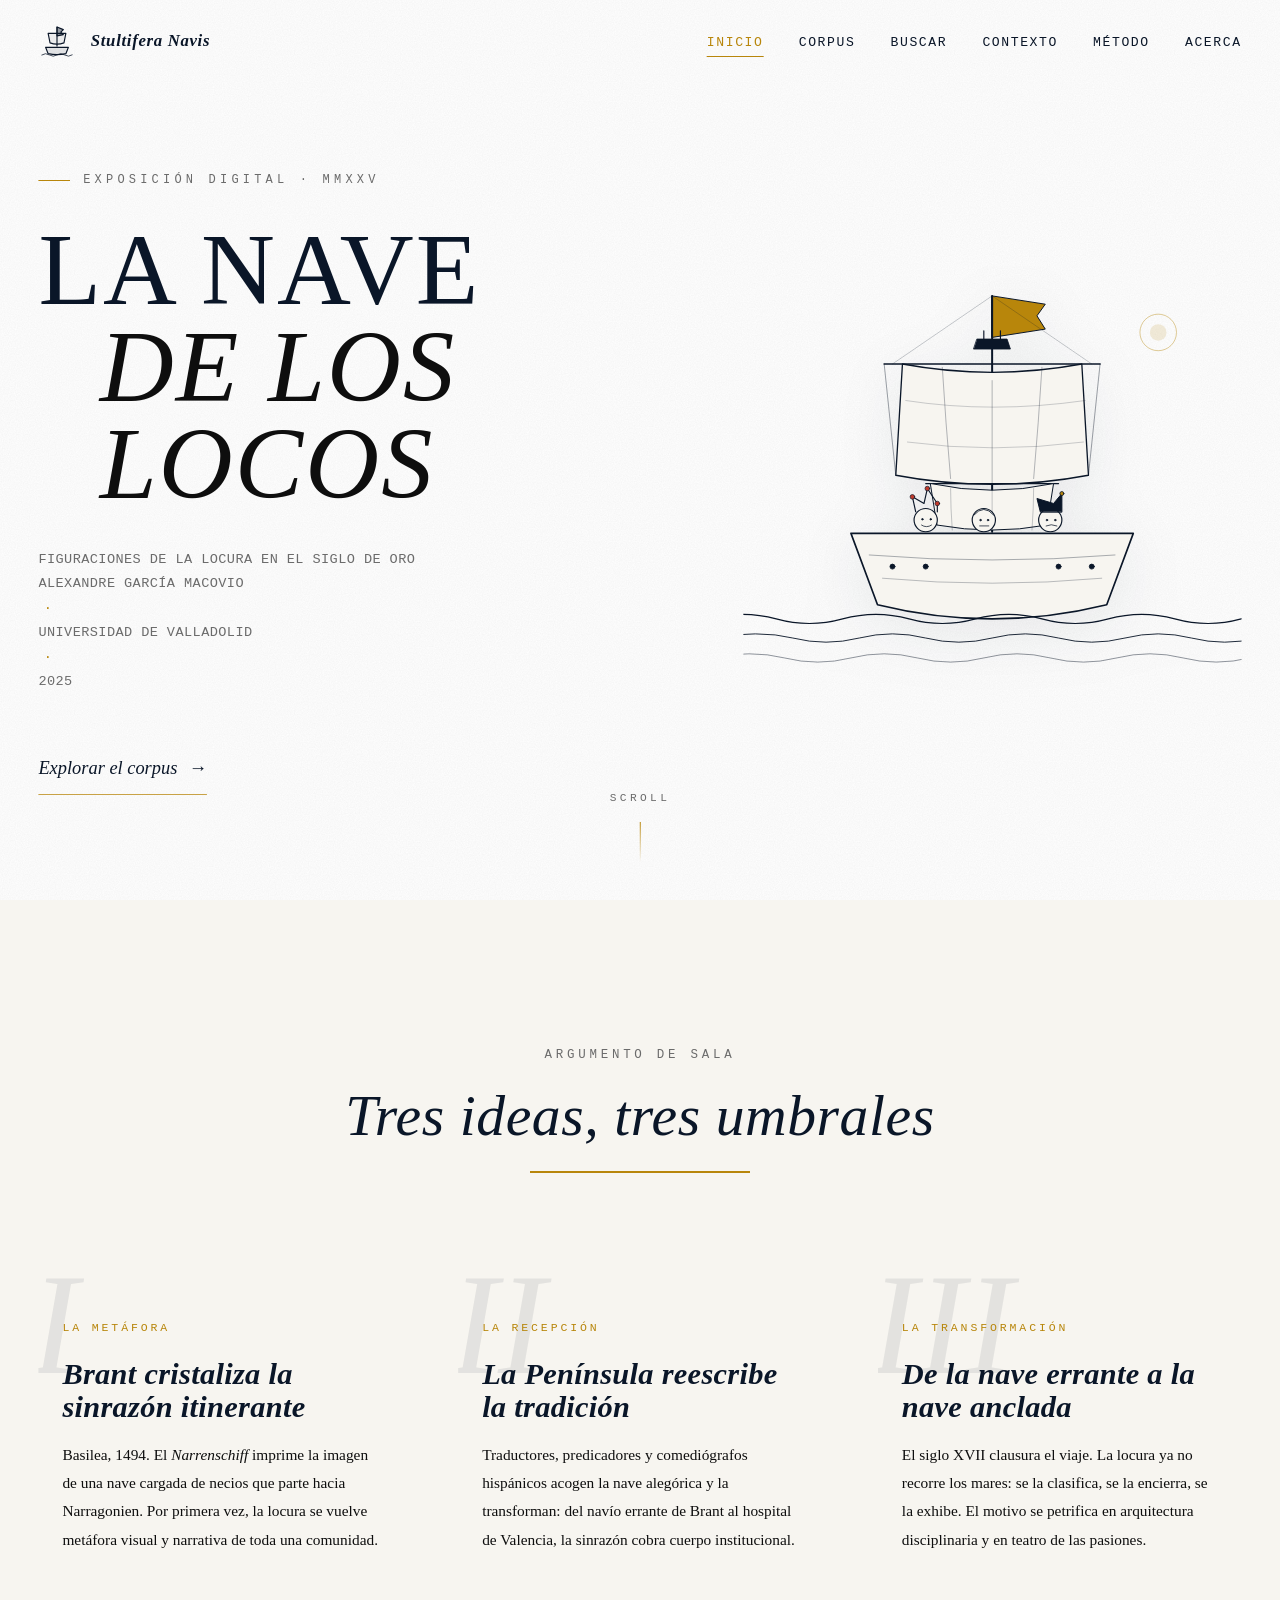
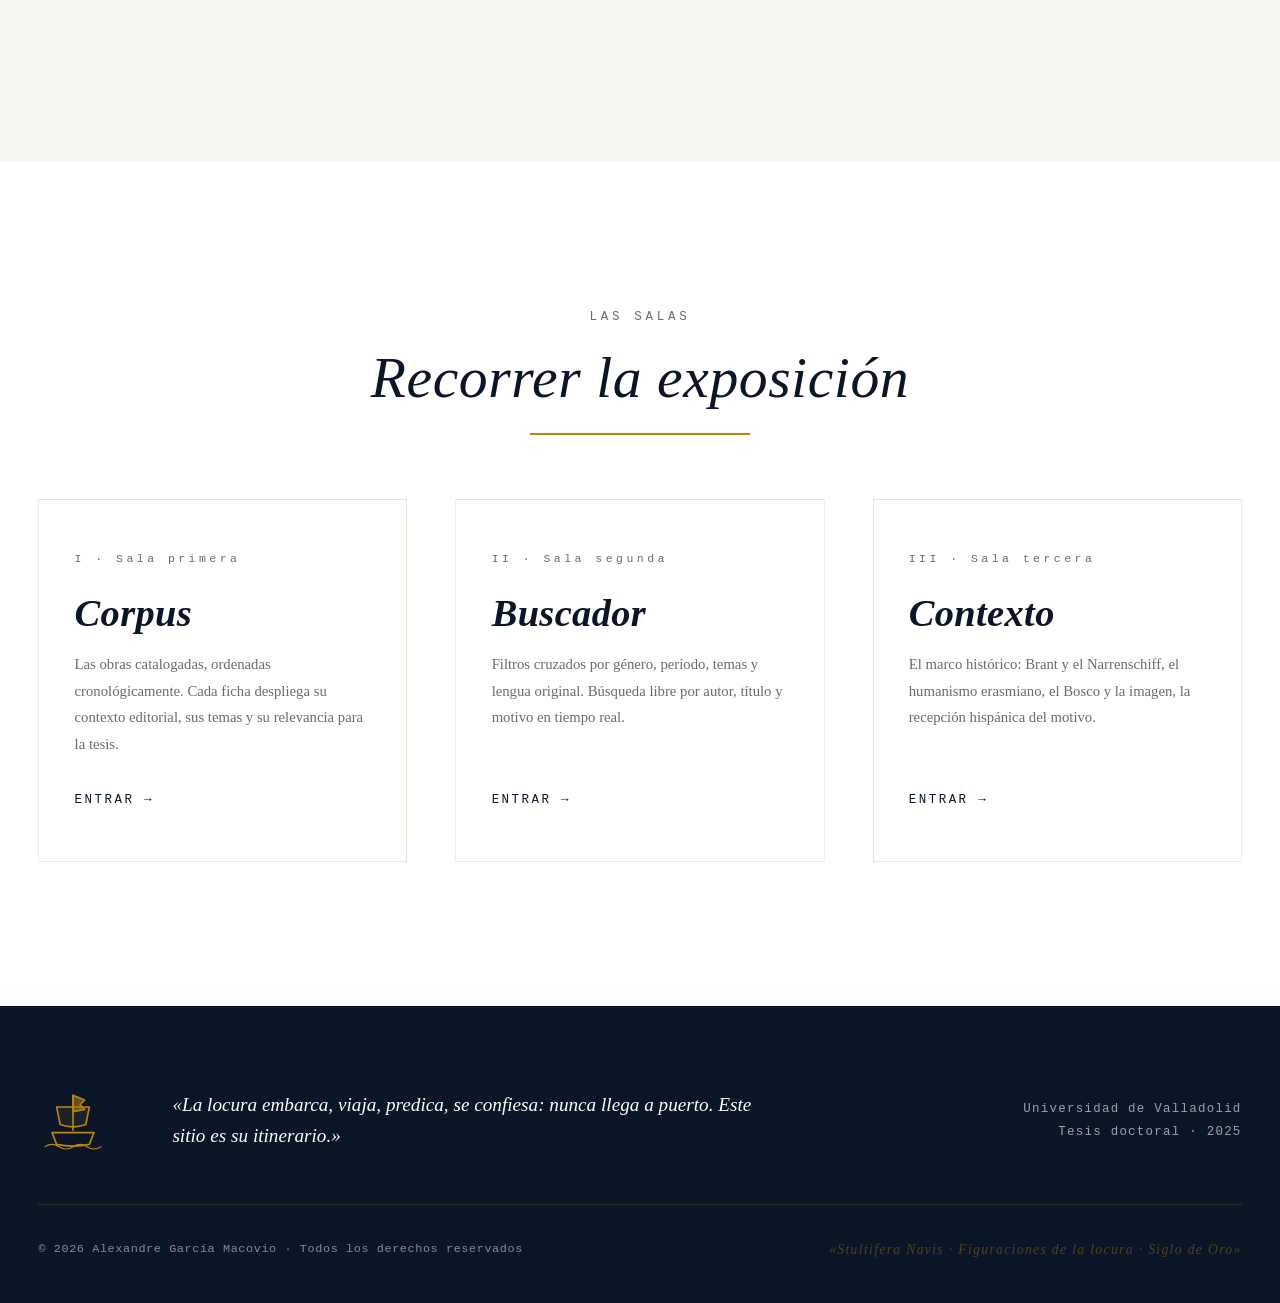
==== commit fc626f81: "Add files via upload" ====
--- a/index.html
+++ b/index.html
@@ -284,7 +284,7 @@
     </div>
     <div class="footer__inferior">
       <div class="footer__copy">© <span data-anio>2025</span> Alexandre García Macovio · Todos los derechos reservados</div>
-      <div class="footer__latin"><em>Stultifera Navis · Figuraciones de la locura · Siglo de Oro</em></div>
+      <div class="footer__latin"><em>«Stultifera Navis · Figuraciones de la locura · Siglo de Oro»</em></div>
     </div>
   </footer>
 
--- a/css/estilos.css
+++ b/css/estilos.css
@@ -343,7 +343,7 @@
 }
 
 .seccion {
-  padding: 6rem 0;
+  padding: 9rem 0;
 }
 
 .seccion--marfil {
@@ -358,6 +358,7 @@
   text-align: center;
   margin-bottom: 4rem;
 }
+/* (margin-bottom 4rem confirmado para mejora 2.5) */
 
 .titulo-seccion__etiqueta {
   font-family: var(--mono);
@@ -404,7 +405,7 @@
   width: 100%;
   display: grid;
   grid-template-columns: 1.1fr 0.9fr;
-  gap: 4rem;
+  gap: 6rem;
   align-items: center;
 }
 
@@ -596,7 +597,8 @@
 .tres-ideas {
   display: grid;
   grid-template-columns: repeat(3, 1fr);
-  gap: 3rem;
+  gap: 3.5rem;
+  padding: 2rem 0;
 }
 
 .idea {
@@ -656,7 +658,7 @@
 .acceso {
   display: grid;
   grid-template-columns: repeat(3, 1fr);
-  gap: 2rem;
+  gap: 3rem;
 }
 
 .acceso__tarjeta {
@@ -1499,10 +1501,10 @@
 
 .hito__fecha {
   font-family: var(--mono);
-  font-size: 0.95rem;
+  font-size: 1.1rem;
   color: var(--oro);
-  letter-spacing: 0.12em;
-  margin-bottom: 0.6rem;
+  letter-spacing: 0.05em;
+  margin-bottom: 0.5rem;
 }
 
 .hito__cuerpo {
@@ -1522,7 +1524,7 @@
 .fichas-academicas {
   display: grid;
   grid-template-columns: repeat(2, 1fr);
-  gap: 1.5rem;
+  gap: 2.5rem;
   margin-bottom: 5rem;
 }
 
@@ -1848,3 +1850,172 @@
   font-size: 0.85rem;
   letter-spacing: 0.1em;
 }
+
+/* =====================================================================
+   AÑADIDOS · Mejoras 3 y 4
+   (Botón "Copiar enlace permanente" · Página de metodología · Tabla editorial)
+   ===================================================================== */
+
+/* ---------- Botón copiar enlace ----------------------------------- */
+.copiar-enlace {
+  display: inline-flex;
+  align-items: center;
+  gap: 0.55rem;
+  margin-top: 1.2rem;
+  padding: 0.4rem 0;
+  font-family: var(--mono);
+  font-size: 0.75rem;
+  letter-spacing: 0.1em;
+  color: var(--gris-editorial);
+  background: none;
+  border: none;
+  cursor: pointer;
+  transition: color var(--transicion-rapida);
+}
+
+.copiar-enlace:hover,
+.copiar-enlace:focus-visible {
+  color: var(--oro);
+  outline: none;
+}
+
+.copiar-enlace.copiado {
+  color: var(--oro);
+}
+
+.copiar-enlace__icono {
+  font-family: var(--mono);
+  font-size: 0.95rem;
+  line-height: 1;
+}
+
+.copiar-enlace--resultado {
+  margin-top: 0.6rem;
+}
+
+/* ---------- Página de metodología --------------------------------- */
+.metodologia {
+  max-width: 920px;
+  margin: 0 auto;
+  padding: 4rem 2.4rem 8rem;
+}
+
+.metodologia__seccion {
+  margin-bottom: 5rem;
+}
+
+.metodologia__seccion:last-of-type {
+  margin-bottom: 3rem;
+}
+
+.metodologia__numero {
+  font-family: var(--mono);
+  font-size: 0.78rem;
+  letter-spacing: 0.3em;
+  text-transform: uppercase;
+  color: var(--oro);
+  margin-bottom: 1rem;
+}
+
+.metodologia__titulo {
+  font-family: var(--serif-titular);
+  font-style: italic;
+  font-weight: 300;
+  font-size: clamp(1.8rem, 3.2vw, 2.6rem);
+  color: var(--abismo);
+  line-height: 1.15;
+  margin-bottom: 2rem;
+}
+
+.metodologia__cuerpo p {
+  font-family: var(--serif-cuerpo);
+  font-size: 1.02rem;
+  line-height: 1.95;
+  margin-bottom: 1.3rem;
+  max-width: 740px;
+  color: var(--tinta);
+}
+
+.metodologia__cuerpo em {
+  font-style: italic;
+}
+
+.metodologia__cuerpo .descriptores {
+  font-family: var(--mono);
+  font-size: 0.88rem;
+  color: var(--abismo);
+  letter-spacing: 0.02em;
+  line-height: 1.9;
+  background: var(--marfil);
+  padding: 1.2rem 1.6rem;
+  border-left: 3px solid var(--oro);
+  margin-top: 1rem;
+  max-width: 740px;
+}
+
+.metodologia__cierre {
+  margin-top: 3rem;
+  display: flex;
+  align-items: center;
+  gap: 1.5rem;
+  flex-wrap: wrap;
+}
+
+/* ---------- Tabla editorial --------------------------------------- */
+.tabla-fichas {
+  width: 100%;
+  border-collapse: collapse;
+  margin: 1.5rem 0 0;
+  font-family: var(--serif-cuerpo);
+}
+
+.tabla-fichas thead th {
+  font-family: var(--mono);
+  font-size: 0.72rem;
+  letter-spacing: 0.22em;
+  text-transform: uppercase;
+  color: var(--oro);
+  text-align: left;
+  padding: 0.9rem 1.2rem 0.9rem 0;
+  border-bottom: 1.5px solid var(--abismo);
+  font-weight: 500;
+}
+
+.tabla-fichas tbody td {
+  padding: 1rem 1.2rem 1rem 0;
+  border-bottom: 1px solid var(--gris-borde);
+  vertical-align: top;
+  line-height: 1.7;
+}
+
+.tabla-fichas tbody td:first-child {
+  font-family: var(--mono);
+  font-size: 0.85rem;
+  color: var(--abismo);
+  white-space: nowrap;
+  width: 32%;
+  padding-right: 2rem;
+}
+
+.tabla-fichas tbody td:last-child {
+  font-size: 0.96rem;
+  color: var(--tinta);
+  padding-right: 0;
+}
+
+.tabla-fichas tbody tr:last-child td {
+  border-bottom: none;
+}
+
+@media (max-width: 768px) {
+  .metodologia {
+    padding: 3rem 1.4rem 6rem;
+  }
+  .tabla-fichas tbody td:first-child {
+    width: 40%;
+    font-size: 0.78rem;
+  }
+  .tabla-fichas tbody td:last-child {
+    font-size: 0.9rem;
+  }
+}
